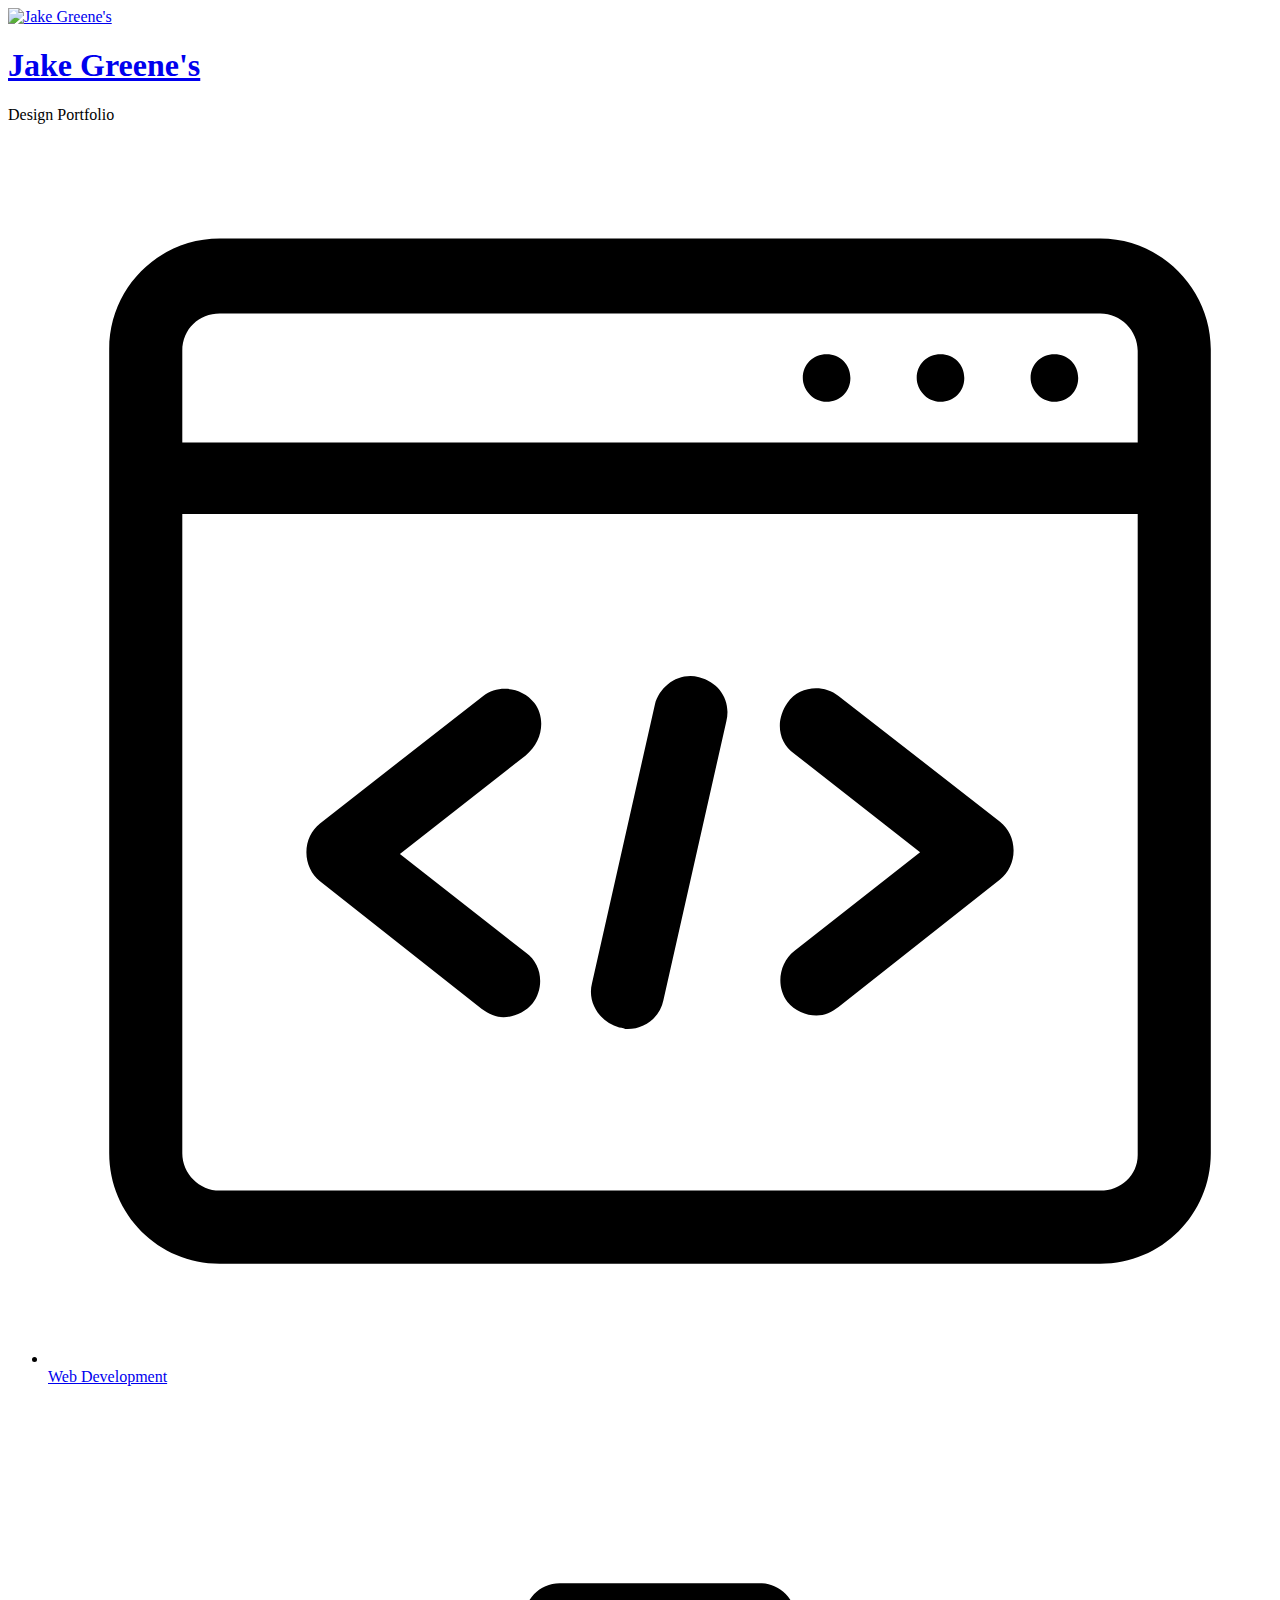
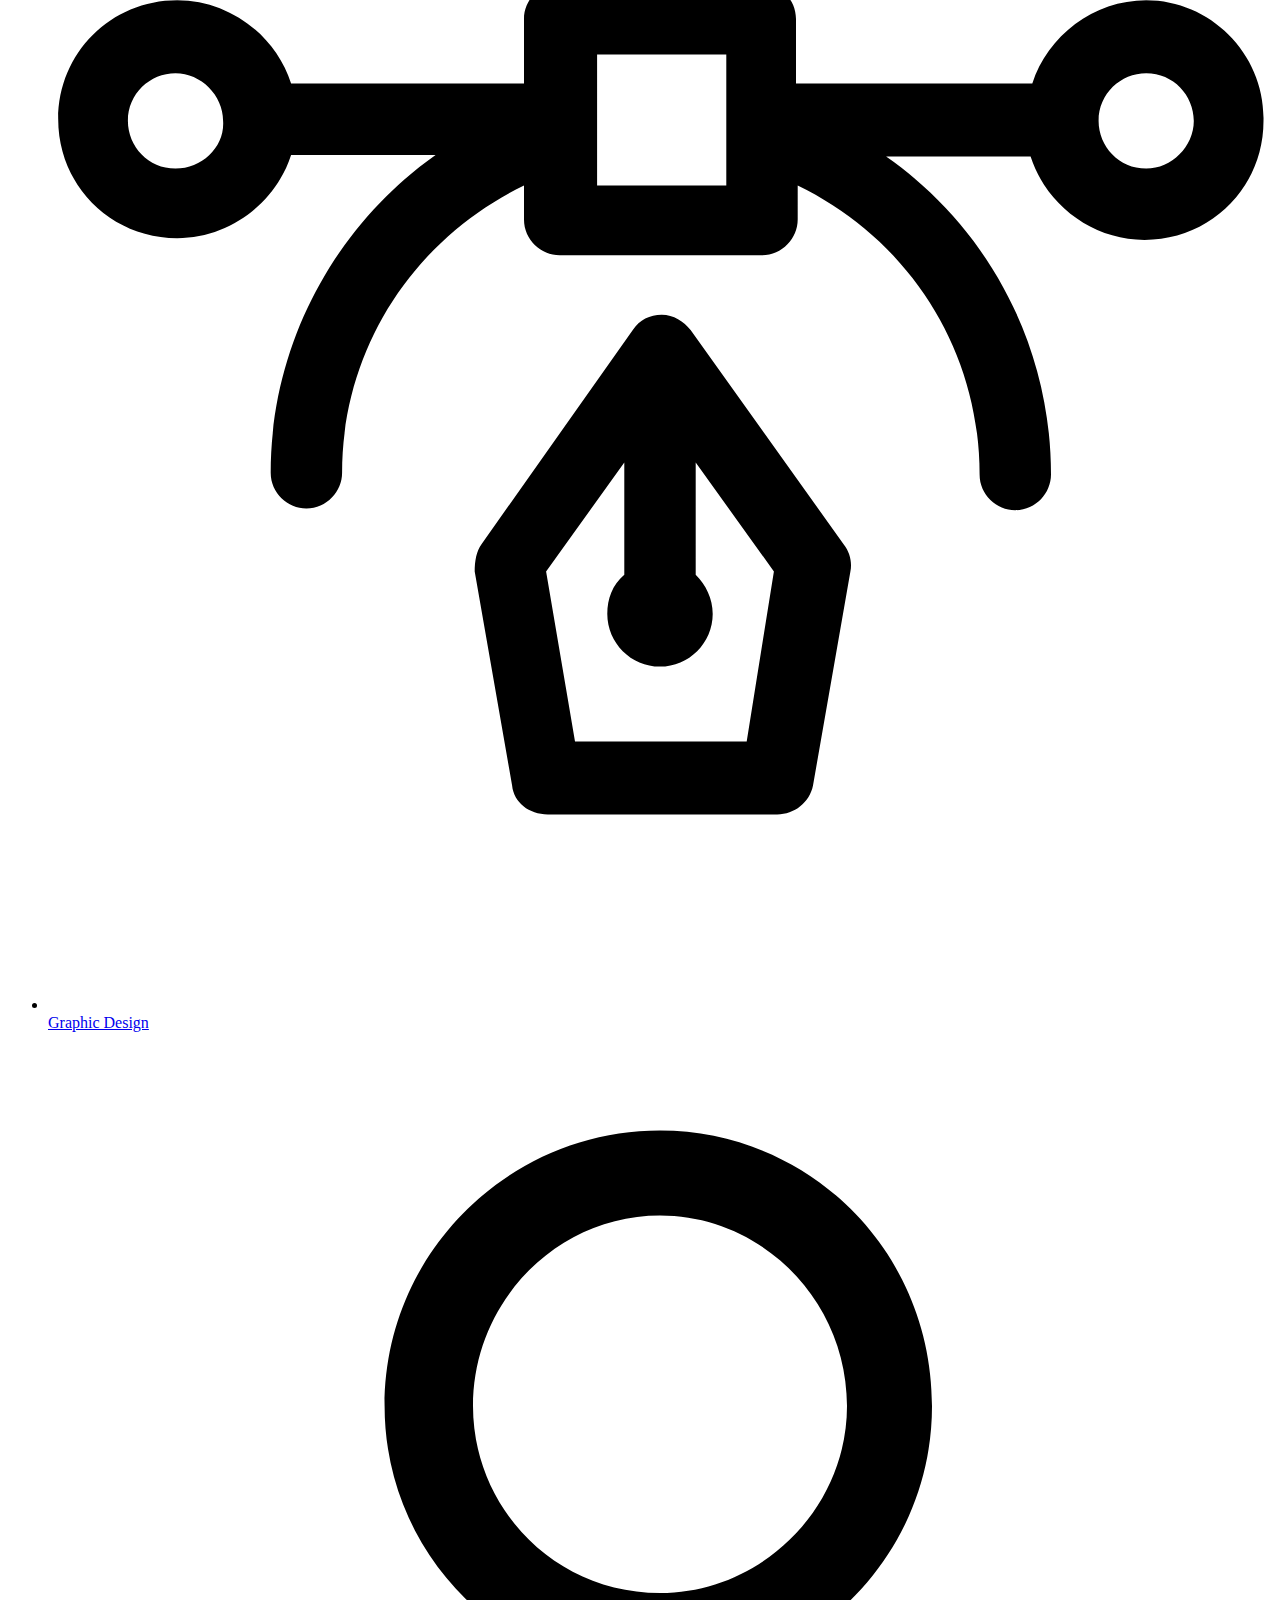
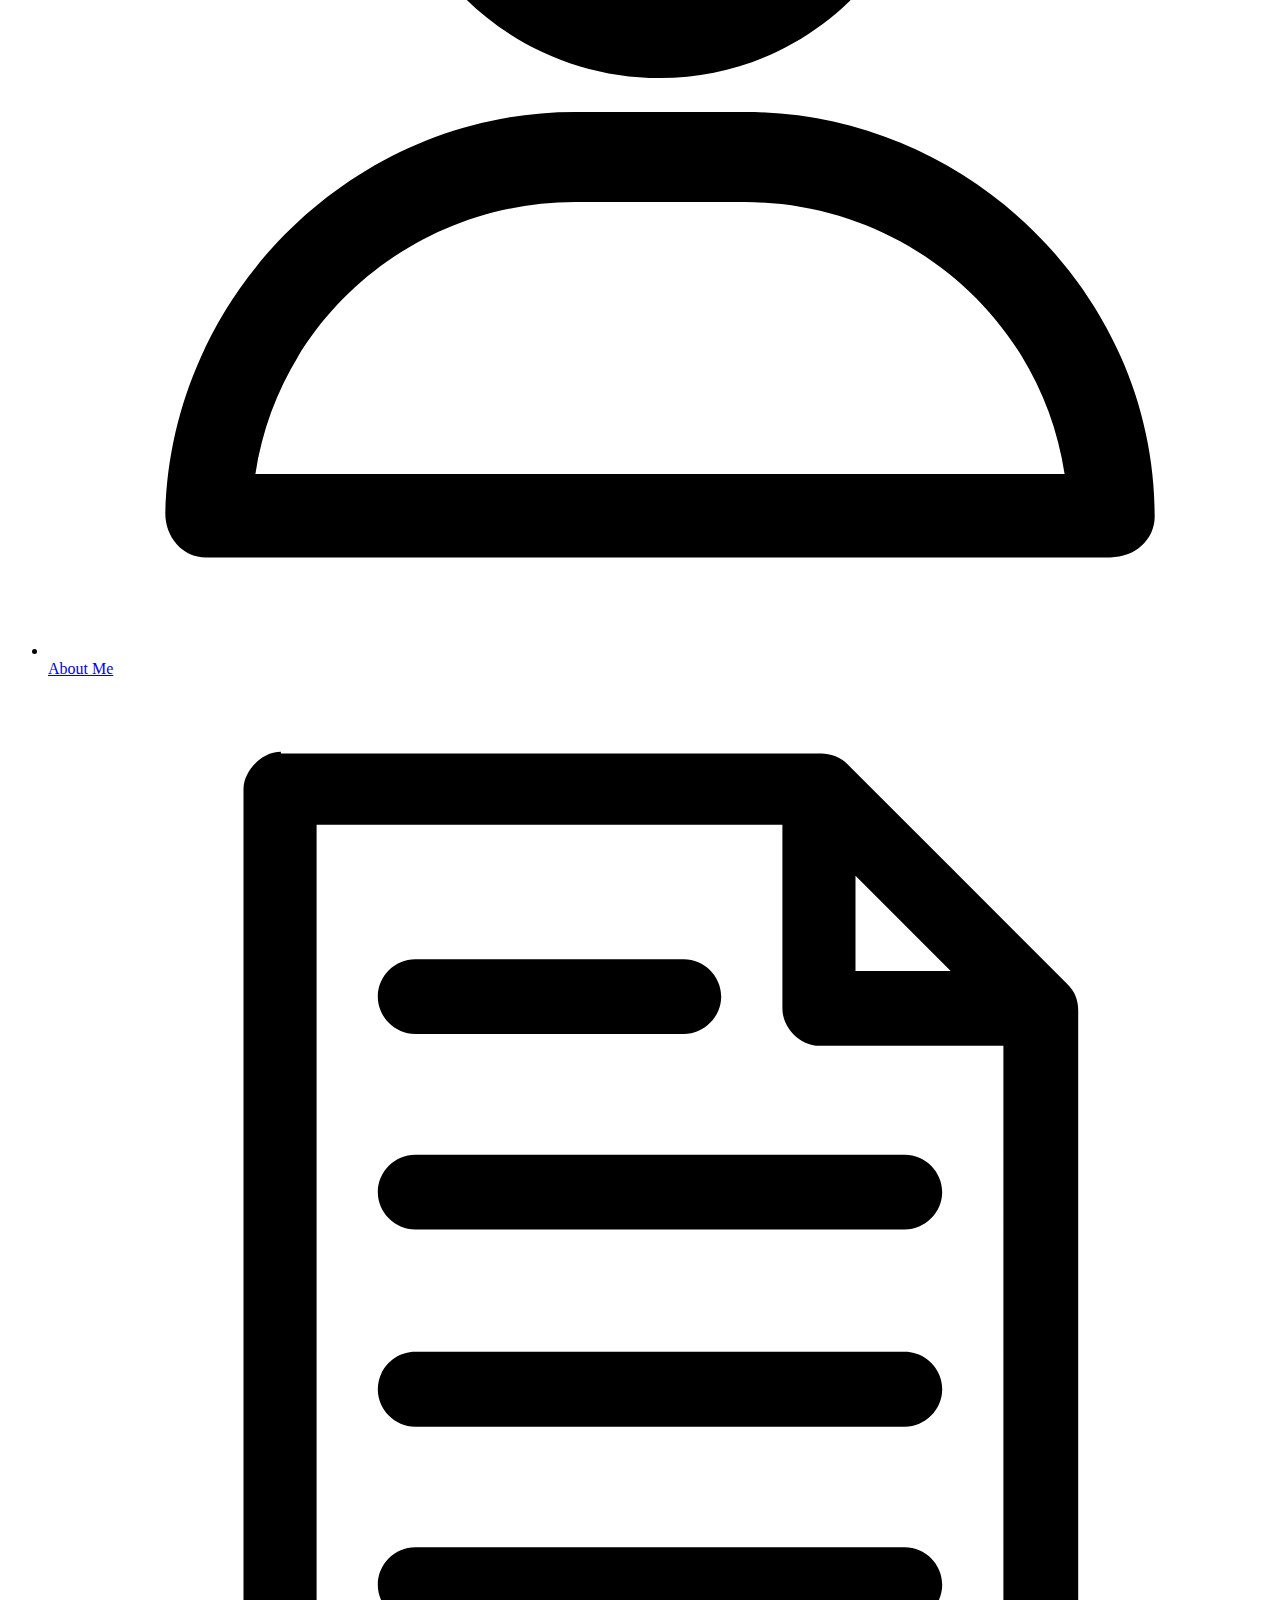
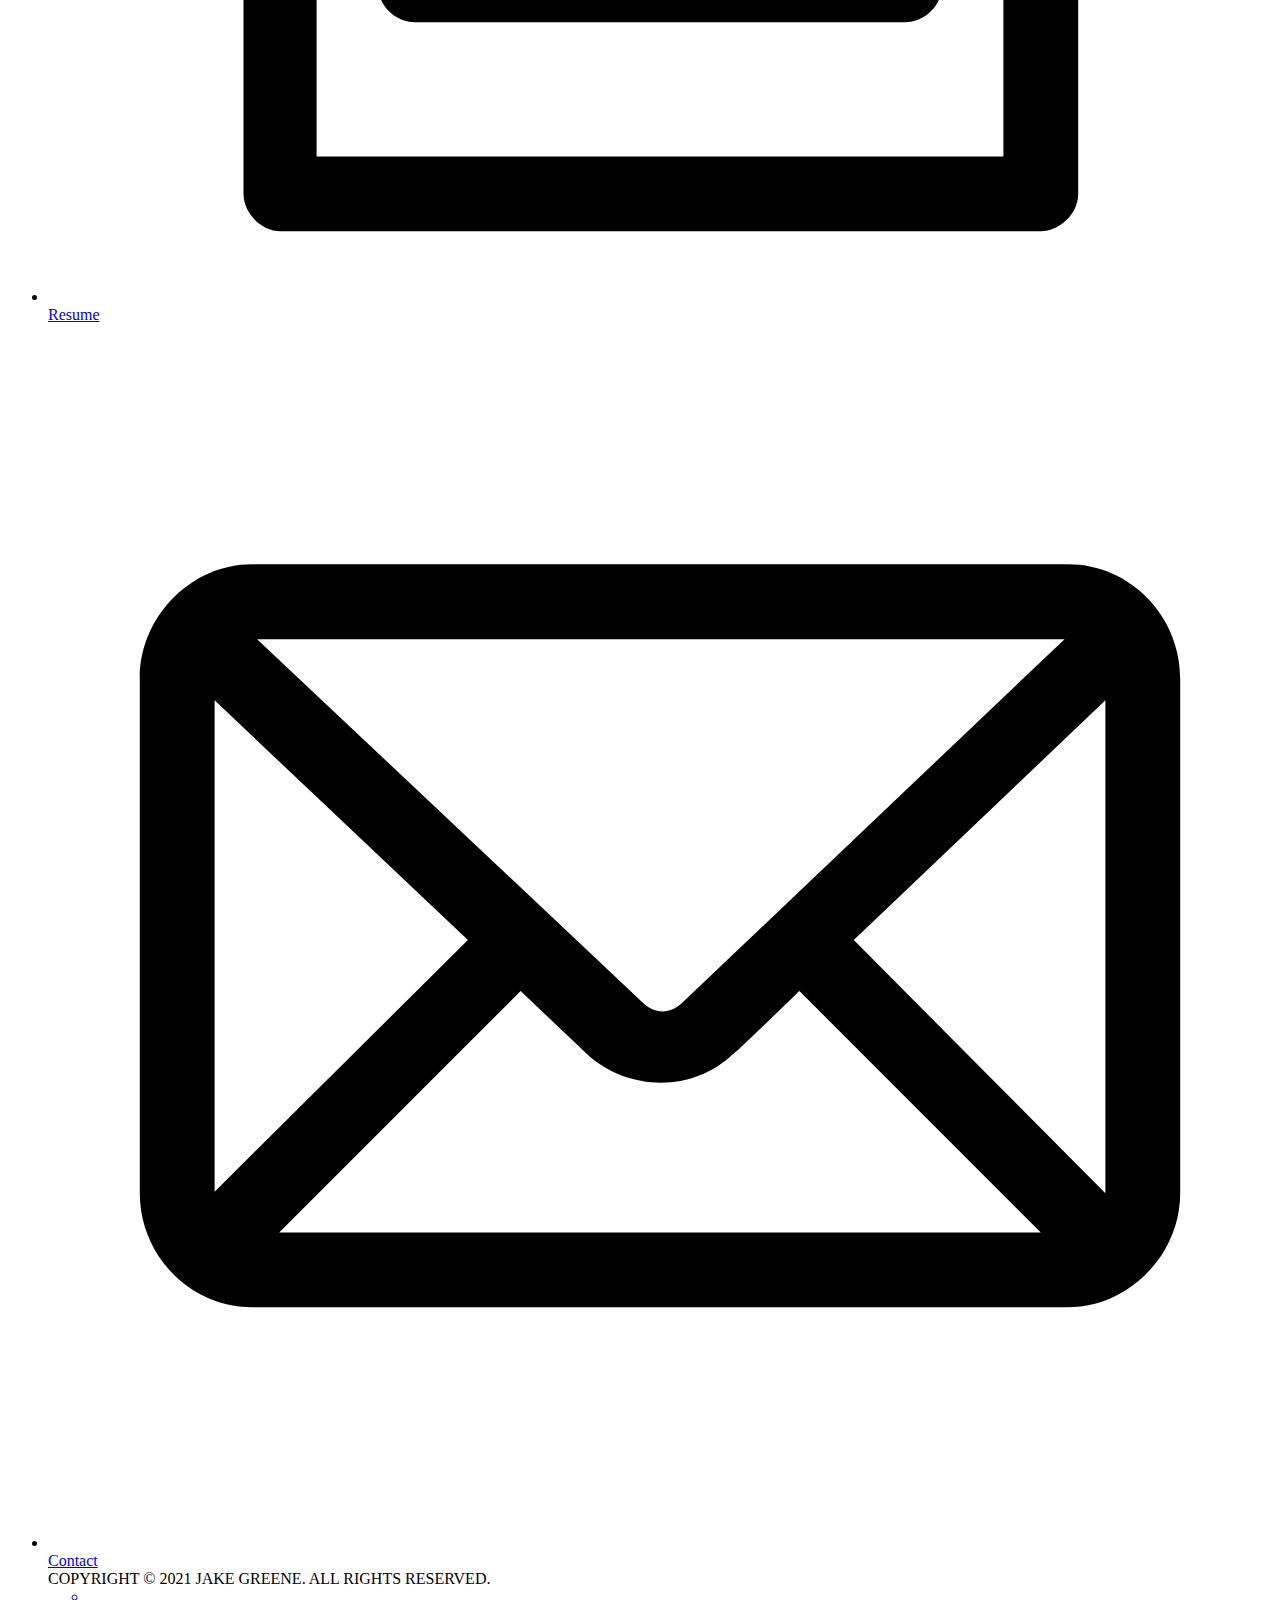
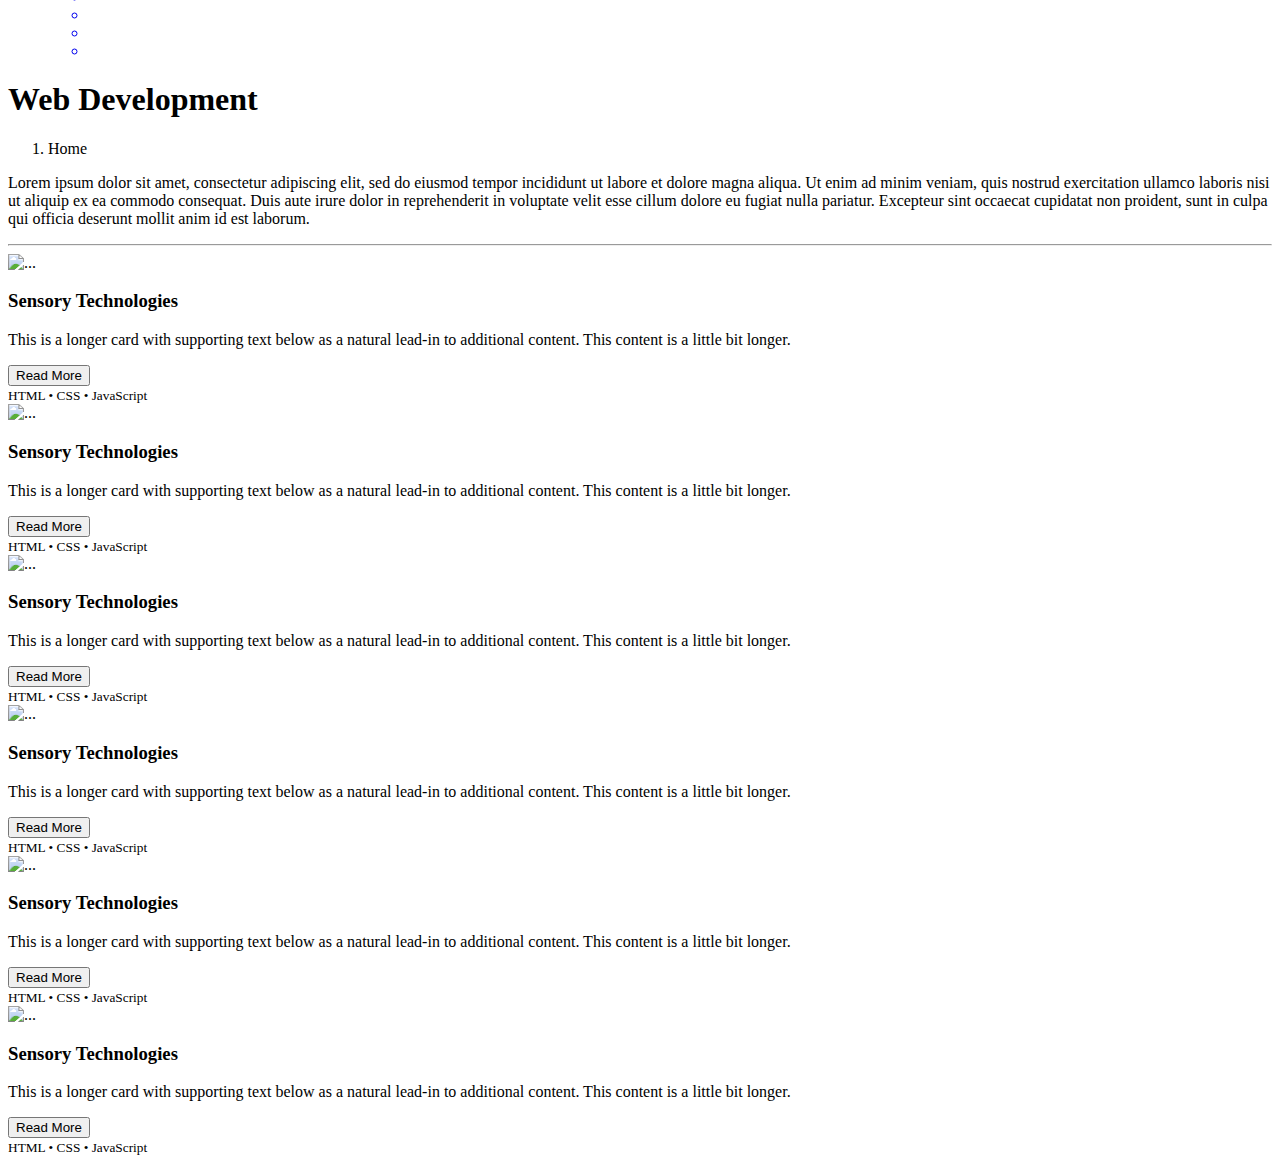
==== index.html @ d1877484 "Fixing index file issue" ====
<!DOCTYPE html>
<html lang="en">
<head>
    <meta charset="UTF-8">
    <meta http-equiv="X-UA-Compatible" content="IE=edge">
    <meta name="viewport" content="width=device-width, initial-scale=1.0">
    <script src="https://kit.fontawesome.com/8138a24fc1.js" crossorigin="anonymous"></script>
    <!-- CSS only -->
    <link href="https://cdn.jsdelivr.net/npm/bootstrap@5.0.2/dist/css/bootstrap.min.css" rel="stylesheet" integrity="sha384-EVSTQN3/azprG1Anm3QDgpJLIm9Nao0Yz1ztcQTwFspd3yD65VohhpuuCOmLASjC" crossorigin="anonymous">
    <link rel="icon" href="https://jakegreene.org/wp-content/uploads/2019/07/cropped-personal_logo-1.png"">
    <link rel="stylesheet" href="./style.css">
    <link rel="preconnect" href="https://fonts.googleapis.com">
    <link rel="preconnect" href="https://fonts.gstatic.com" crossorigin>
    <link href="https://fonts.googleapis.com/css2?family=Montserrat:ital,wght@0,300;0,400;0,700;1,300;1,400;1,700&display=swap" rel="stylesheet">
    <link rel="preconnect" href="https://fonts.googleapis.com">
    <link rel="preconnect" href="https://fonts.gstatic.com" crossorigin>
    <link href="https://fonts.googleapis.com/css2?family=Alegreya:ital,wght@0,400;0,700;1,400;1,700&family=Montserrat:ital,wght@0,300;0,400;0,700;1,300;1,400;1,700&display=swap" rel="stylesheet">
    <title>Jake Greene's Design Portfolio</title>
</head>
<body>
<!-- WEBSITE NAVIGATION -->    
    <header id="masthead" class="site-header" role="banner">
<!-- .site-branding -->
        <div class="site-branding">
            <a href="https://jakegreene.org/" class="site-brand" rel="home" aria-current="page"><img src="https://jakegreene.org/wp-content/uploads/2019/07/cropped-personal_logo-1.png" class="site-logo" alt="Jake Greene's"></a>					
            <h1 class="site-title"><a href="https://jakegreene.org/" rel="home">Jake Greene's</a>
            </h1>
                <p class="site-description">Design Portfolio</p>
        </div>
<!-- #site-navigation -->
        <nav id="site-navigation" class="main-navigation" role="navigation">
            <div class="menu-primary-container">
                <ul id="nav" class="nav-links" aria-expanded="false">
                    <li id="web-dev" class="main-nav"><a href="https://jakegreene.org/">
                      <svg version="1.1" id="Layer_1" xmlns="http://www.w3.org/2000/svg" xmlns:xlink="http://www.w3.org/1999/xlink" x="0px" y="0px"
                         viewBox="0 0 72 72" class="menu-icon" xml:space="preserve">
                      <path d="M61.9,5.8H10.1c-3.6,0-6.5,2.9-6.5,6.5v47.3c0,3.6,2.9,6.5,6.5,6.5h51.8c3.6,0,6.5-2.9,6.5-6.5V12.3
                        C68.4,8.8,65.5,5.8,61.9,5.8z M10.1,10.2h51.8c1.2,0,2.2,1,2.2,2.2v5.4H7.9v-5.4C7.9,11.1,8.9,10.2,10.1,10.2z M61.9,61.8H10.1
                        c-1.2,0-2.2-1-2.2-2.2V22h56.2v37.7C64.1,60.9,63.1,61.8,61.9,61.8z M45.8,15.4c0.8,0,1.4-0.6,1.4-1.4c0-0.8-0.6-1.4-1.4-1.4
                        c-0.8,0-1.4,0.6-1.4,1.4C44.4,14.7,45,15.4,45.8,15.4z M52.5,15.4c0.8,0,1.4-0.6,1.4-1.4c0-0.8-0.6-1.4-1.4-1.4
                        c-0.8,0-1.4,0.6-1.4,1.4C51.1,14.7,51.7,15.4,52.5,15.4z M59.2,15.4c0.8,0,1.4-0.6,1.4-1.4c0-0.8-0.6-1.4-1.4-1.4
                        c-0.8,0-1.4,0.6-1.4,1.4C57.8,14.7,58.4,15.4,59.2,15.4z M28.6,33.1c-0.7-0.9-2.1-1.1-3-0.4L16,40.2c-0.5,0.4-0.8,1-0.8,1.7
                        s0.3,1.3,0.8,1.7l9.5,7.5c0.4,0.3,0.9,0.5,1.3,0.5c0.6,0,1.3-0.3,1.7-0.8c0.7-0.9,0.6-2.3-0.4-3l-7.4-5.8l7.4-5.8
                        C29.1,35.4,29.3,34,28.6,33.1z M46.5,32.7c-0.9-0.7-2.3-0.6-3,0.4s-0.6,2.3,0.4,3l7.4,5.8l-7.4,5.8c-0.9,0.7-1.1,2.1-0.4,3
                        c0.4,0.5,1.1,0.8,1.7,0.8c0.5,0,0.9-0.2,1.3-0.5l9.5-7.5c0.5-0.4,0.8-1,0.8-1.7c0-0.7-0.3-1.3-0.8-1.7L46.5,32.7z M38.3,31.6
                        c-1.2-0.3-2.3,0.5-2.6,1.6l-3.7,16.4c-0.3,1.2,0.5,2.3,1.6,2.6c0.2,0,0.3,0.1,0.5,0.1c1,0,1.9-0.7,2.1-1.7l3.7-16.4
                        C40.2,33,39.5,31.9,38.3,31.6z"/>
                      </svg>
                      <div class="menu-text">Web Development</div>
                    </a>
                    </li>
                    <li id="web-dev" class="main-nav"><a href="https://jakegreene.org/">
                      <?xml version="1.0" encoding="utf-8"?>
                      <!-- Generator: Adobe Illustrator 25.3.1, SVG Export Plug-In . SVG Version: 6.00 Build 0)  -->
                      <svg version="1.1" id="Layer_1" xmlns="http://www.w3.org/2000/svg" xmlns:xlink="http://www.w3.org/1999/xlink" x="0px" y="0px"
                         viewBox="0 0 72 72" style="enable-background:new 0 0 72 72;" class="menu-icon" xml:space="preserve">
                      <path d="M64.6,12.6c-3.1,0-5.8,2.1-6.7,4.9H44v-3.8c0-1.2-1-2.1-2.1-2.1H30.1c-1.2,0-2.1,1-2.1,2.1v3.8H14.3
                        c-0.9-2.8-3.6-4.9-6.7-4.9c-3.9,0-7,3.1-7,7s3.1,7,7,7c3.1,0,5.8-2.1,6.7-4.9h8.5c-5.8,4.1-9.7,11-9.7,18.7c0,1.2,1,2.1,2.1,2.1
                        c1.2,0,2.1-1,2.1-2.1c0-7.4,4.3-13.8,10.7-16.9v2c0,1.2,1,2.1,2.1,2.1h11.9c1.2,0,2.1-1,2.1-2.1v-2c6.4,3.1,10.7,9.5,10.7,17
                        c0,1.2,1,2.1,2.1,2.1c1.2,0,2.1-1,2.1-2.1c0-7.7-3.8-14.6-9.7-18.7h8.5c0.9,2.8,3.6,4.9,6.7,4.9c3.9,0,7-3.1,7-7
                        C71.6,15.8,68.4,12.6,64.6,12.6z M7.5,22.5c-1.6,0-2.8-1.3-2.8-2.8c0-1.6,1.3-2.8,2.8-2.8s2.8,1.3,2.8,2.8
                        C10.4,21.2,9.1,22.5,7.5,22.5z M39.9,23.5h-7.6v-7.7h7.6C39.9,15.8,39.9,23.5,39.9,23.5z M64.6,22.5c-1.6,0-2.8-1.3-2.8-2.8
                        c0-1.6,1.3-2.8,2.8-2.8c1.6,0,2.8,1.3,2.8,2.8C67.4,21.2,66.1,22.5,64.6,22.5z M37.8,32c-0.4-0.5-1-0.9-1.7-0.9
                        c-0.7,0-1.3,0.3-1.7,0.9l-8.9,12.6c-0.3,0.4-0.4,1-0.4,1.6l2.2,12.6c0.1,1,1,1.7,2.1,1.7h13.5c1,0,1.9-0.7,2.1-1.7l2.2-12.6
                        c0.1-0.5,0-1.1-0.4-1.6L37.8,32z M41.1,56.2H31l-1.7-10l4.6-6.4v6.6c-0.7,0.6-1,1.4-1,2.3c0,1.7,1.4,3.1,3.1,3.1s3.1-1.4,3.1-3.1
                        c0-0.9-0.4-1.7-1-2.3v-6.6l4.6,6.4L41.1,56.2z"/>
                      </svg>
                      
                      <div class="menu-text">Graphic Design</div>
                    </a>
                    </li>
                    <li id="web-dev" class="main-nav"><a href="https://jakegreene.org/">
                      <?xml version="1.0" encoding="utf-8"?>
                      <!-- Generator: Adobe Illustrator 25.3.1, SVG Export Plug-In . SVG Version: 6.00 Build 0)  -->
                      <svg version="1.1" id="Layer_1" xmlns="http://www.w3.org/2000/svg" xmlns:xlink="http://www.w3.org/1999/xlink" x="0px" y="0px"
                         viewBox="0 0 72 72" class="menu-icon" style="enable-background:new 0 0 72 72;" xml:space="preserve">
                      <path d="M36,5.8c8.8,0,16,7.1,16,16.2c0,8.8-7.1,16-16,16s-16.2-7.1-16.2-16C19.8,12.9,27.2,5.8,36,5.8z M36,10.8c-6,0-11,5-11,11.2
                        c0,6,4.8,11,11,11c6,0,11-5,11-11C47,15.8,42,10.8,36,10.8z M31,40h10c13.1,0,24.1,10.7,24.1,23.8c0,1.4-1.2,2.4-2.6,2.4H9.3
                        c-1.4,0-2.4-1.2-2.4-2.6C7.2,50.8,17.9,40,31,40z M41,45.3H31c-9.3,0-17.4,6.7-18.8,16h47.6C58.4,52,50.3,45.3,41,45.3z"/>
                      </svg>
                      
                      <div class="menu-text">About Me</div>
                    </a>
                    </li>
                    <li id="web-dev" class="main-nav"><a href="https://jakegreene.org/">
                      <?xml version="1.0" encoding="utf-8"?>
                      <!-- Generator: Adobe Illustrator 25.3.1, SVG Export Plug-In . SVG Version: 6.00 Build 0)  -->
                      <svg version="1.1" id="Layer_1" xmlns="http://www.w3.org/2000/svg" xmlns:xlink="http://www.w3.org/1999/xlink" x="0px" y="0px"
                         viewBox="0 0 72 72" style="enable-background:new 0 0 72 72;" class="menu-icon" xml:space="preserve">
                      <path transform="translate(0,-952.36218)" d="M13.7,956.7c-1.2,0-2.2,1.2-2.2,2.2v59.1c0,1.1,1,2.2,2.2,2.2h44.7
                        c1.1,0,2.2-1,2.2-2.2v-46.1c0-0.6-0.2-1.1-0.6-1.5l-13-13c-0.4-0.4-1-0.6-1.5-0.6H13.7z M15.8,961h27.4v10.8c0,1.1,1,2.2,2.2,2.2
                        h10.8v41.8H15.8L15.8,961z M47.5,964l5.6,5.6h-5.6V964z M21.6,968.9c-1.2,0-2.2,1-2.2,2.2c0,1.2,1,2.2,2.2,2.2h15.8
                        c1.2,0,2.2-1,2.2-2.2c0-1.2-1-2.2-2.2-2.2H21.6z M21.6,980.4c-1.2,0-2.2,1-2.2,2.2c0,1.2,1,2.2,2.2,2.2h28.8c1.2,0,2.2-1,2.2-2.2
                        c0-1.2-1-2.2-2.2-2.2H21.6z M21.6,992c-1.2,0-2.2,1-2.2,2.2c0,1.2,1,2.2,2.2,2.2h28.8c1.2,0,2.2-1,2.2-2.2c0-1.2-1-2.2-2.2-2.2H21.6
                        z M21.6,1003.5c-1.2,0-2.2,1-2.2,2.2s1,2.2,2.2,2.2h28.8c1.2,0,2.2-1,2.2-2.2s-1-2.2-2.2-2.2H21.6z"/>
                      </svg>
                                            
                      <div class="menu-text">Resume</div>
                    </a>
                    </li>
                    <li id="web-dev" class="main-nav"><a href="https://jakegreene.org/">
                      <?xml version="1.0" encoding="utf-8"?>
                      <!-- Generator: Adobe Illustrator 25.3.1, SVG Export Plug-In . SVG Version: 6.00 Build 0)  -->
                      <svg version="1.1" id="Layer_1" xmlns="http://www.w3.org/2000/svg" xmlns:xlink="http://www.w3.org/1999/xlink" x="0px" y="0px"
                         viewBox="0 0 72 72" style="enable-background:new 0 0 72 72;" class="menu-icon" xml:space="preserve">
                      <path transform="translate(0,-952.36218)" d="M12,966.5c-3.6,0-6.6,3.1-6.6,6.7v30.3c0,3.6,2.9,6.7,6.6,6.7H60
                        c3.6,0,6.6-3.1,6.6-6.7v-30.3c0-3.6-2.9-6.7-6.6-6.7L12,966.5L12,966.5z M12.3,970.9h47.5l-22.4,21.3c-0.8,0.8-1.7,0.8-2.5,0
                        L12.3,970.9z M9.8,974.5l14.9,14.1l-14.9,14.8V974.5z M62.2,974.5v29l-14.8-14.9L62.2,974.5z M44.2,991.6l14.2,14.2H13.6l14.2-14.2
                        l3.9,3.7c2.4,2.2,6.2,2.3,8.6,0C40.3,995.4,44.2,991.6,44.2,991.6z"/>
                      </svg>
                      
                      <div class="menu-text">Contact</div>
                    </a>
                    </li>
                    <div class="copyright">COPYRIGHT © 2021 JAKE GREENE. ALL RIGHTS RESERVED.</div>
                    <div class="social-links">
                      <ul class="nav-social">
                        <a href="#"><li><i class="fab fa-github"></i></li></a>
                        <a href="#"><li><i class="fab fa-linkedin-in"></i></li></a>
                        <a href="#"><li><i class="fab fa-codepen"></i></li></a>
                        <a href="#"><li><i class="fas fa-paper-plane"></i></li></a>
                      </ul>
                    </div>
                </ul>
            </div>
			
        </nav>
<!-- #mobile burger icon -->
        <div class="burger">
            <div class="line1"></div>
            <div class="line2"></div>
            <div class="line3"></div>
        </div>
    </header>
<!-- header closing -->
<div class="page-content">
<div class="row row-cols-md-1 page-header">
  <div class="col-xl-8 col-12">
  <h1 class="display-1 text-light">Web Development</h1>
<nav aria-label="breadcrumb">
  <ol class="breadcrumb">
    <li class="breadcrumb-item active" aria-current="page">Home</li>
  </ol>
</nav>
<p class="page-description text-light">Lorem ipsum dolor sit amet, consectetur adipiscing elit, sed do eiusmod tempor incididunt ut labore et dolore magna aliqua. Ut enim ad minim veniam, quis nostrud exercitation ullamco laboris nisi ut aliquip ex ea commodo consequat. Duis aute irure dolor in reprehenderit in voluptate velit esse cillum dolore eu fugiat nulla pariatur. Excepteur sint occaecat cupidatat non proident, sunt in culpa qui officia deserunt mollit anim id est laborum.
</p>
</div>
<div class="col-4"></div>

</div>
<div class="row row-cols-md-1 break">
  <div class="col">
    <hr class="green-break g-4">
    </div>
</div>
<div class="row g-4 project-cards">
    <div class="col-xl-4 col-lg-6 col-sm-12">
      <div class="card bg-dark text-light">
        <img
          src="https://mdbootstrap.com/img/new/standard/city/041.jpg"
          class="card-img-top"
          alt="..."
        />
        <div class="card-body">
          <h3 class="card-title">Sensory Technologies</h3>
          <p class="card-text">
            This is a longer card with supporting text below as a natural lead-in to
            additional content. This content is a little bit longer.
          </p>
          <button type="button" class="btn btn-outline-primary">Read More</button>
          <div class="card-footer">
            <small class="text-muted">HTML • CSS • JavaScript</small>
          </div>
        </div>
      </div>
    </div>
    <div class="col-xl-4 col-lg-6 col-4">
      <div class="card bg-dark text-light">
        <img
          src="https://mdbootstrap.com/img/new/standard/city/041.jpg"
          class="card-img-top"
          alt="..."
        />
        <div class="card-body">
          <h3 class="card-title">Sensory Technologies</h3>
          <p class="card-text">
            This is a longer card with supporting text below as a natural lead-in to
            additional content. This content is a little bit longer.
          </p>
          <button type="button" class="btn btn-outline-primary">Read More</button>
          <div class="card-footer">
            <small class="text-muted">HTML • CSS • JavaScript</small>
          </div>
        </div>
      </div>
    </div>
    <div class="col-xl-4 col-lg-6 col-4">
      <div class="card bg-dark text-light">
        <img
          src="https://mdbootstrap.com/img/new/standard/city/041.jpg"
          class="card-img-top"
          alt="..."
        />
        <div class="card-body">
          <h3 class="card-title">Sensory Technologies</h3>
          <p class="card-text">
            This is a longer card with supporting text below as a natural lead-in to
            additional content. This content is a little bit longer.
          </p>
          <button type="button" class="btn btn-outline-primary">Read More</button>
          <div class="card-footer">
            <small class="text-muted">HTML • CSS • JavaScript</small>
          </div>
        </div>
      </div>
    </div>
    <div class="col-xl-4 col-lg-6 col-12">
      <div class="card bg-dark text-light">
        <img
          src="https://mdbootstrap.com/img/new/standard/city/041.jpg"
          class="card-img-top"
          alt="..."
        />
        <div class="card-body">
          <h3 class="card-title">Sensory Technologies</h3>
          <p class="card-text">
            This is a longer card with supporting text below as a natural lead-in to
            additional content. This content is a little bit longer.
          </p>
          <button type="button" class="btn btn-outline-primary">Read More</button>
          <div class="card-footer">
            <small class="text-muted">HTML • CSS • JavaScript</small>
          </div>
        </div>
      </div>
    </div>
    <div class="col-xl-4 col-lg-6 col-12">
      <div class="card bg-dark text-light">
        <img
          src="https://mdbootstrap.com/img/new/standard/city/041.jpg"
          class="card-img-top"
          alt="..."
        />
        <div class="card-body">
          <h3 class="card-title">Sensory Technologies</h3>
          <p class="card-text">
            This is a longer card with supporting text below as a natural lead-in to
            additional content. This content is a little bit longer.
          </p>
          <button type="button" class="btn btn-outline-primary">Read More</button>
          <div class="card-footer">
            <small class="text-muted">HTML • CSS • JavaScript</small>
          </div>
        </div>
      </div>
    </div>
    <div class="col-xl-4 col-lg-6 col-12">
      <div class="card bg-dark text-light">
        <img
          src="https://mdbootstrap.com/img/new/standard/city/041.jpg"
          class="card-img-top"
          alt="..."
        />
        <div class="card-body">
          <h3 class="card-title">Sensory Technologies</h3>
          <p class="card-text">
            This is a longer card with supporting text below as a natural lead-in to
            additional content. This content is a little bit longer.
          </p>
          <button type="button" class="btn btn-outline-primary">Read More</button>
          <div class="card-footer">
            <small class="text-muted">HTML • CSS • JavaScript</small>
          </div>
        </div>
      </div>
    </div>
  </div>


<!-- JavaScript Bundle with Popper -->
<script src="https://cdn.jsdelivr.net/npm/bootstrap@5.0.2/dist/js/bootstrap.bundle.min.js" integrity="sha384-MrcW6ZMFYlzcLA8Nl+NtUVF0sA7MsXsP1UyJoMp4YLEuNSfAP+JcXn/tWtIaxVXM" crossorigin="anonymous"></script>
<script src="./web.js"></script>
</body>
</html>
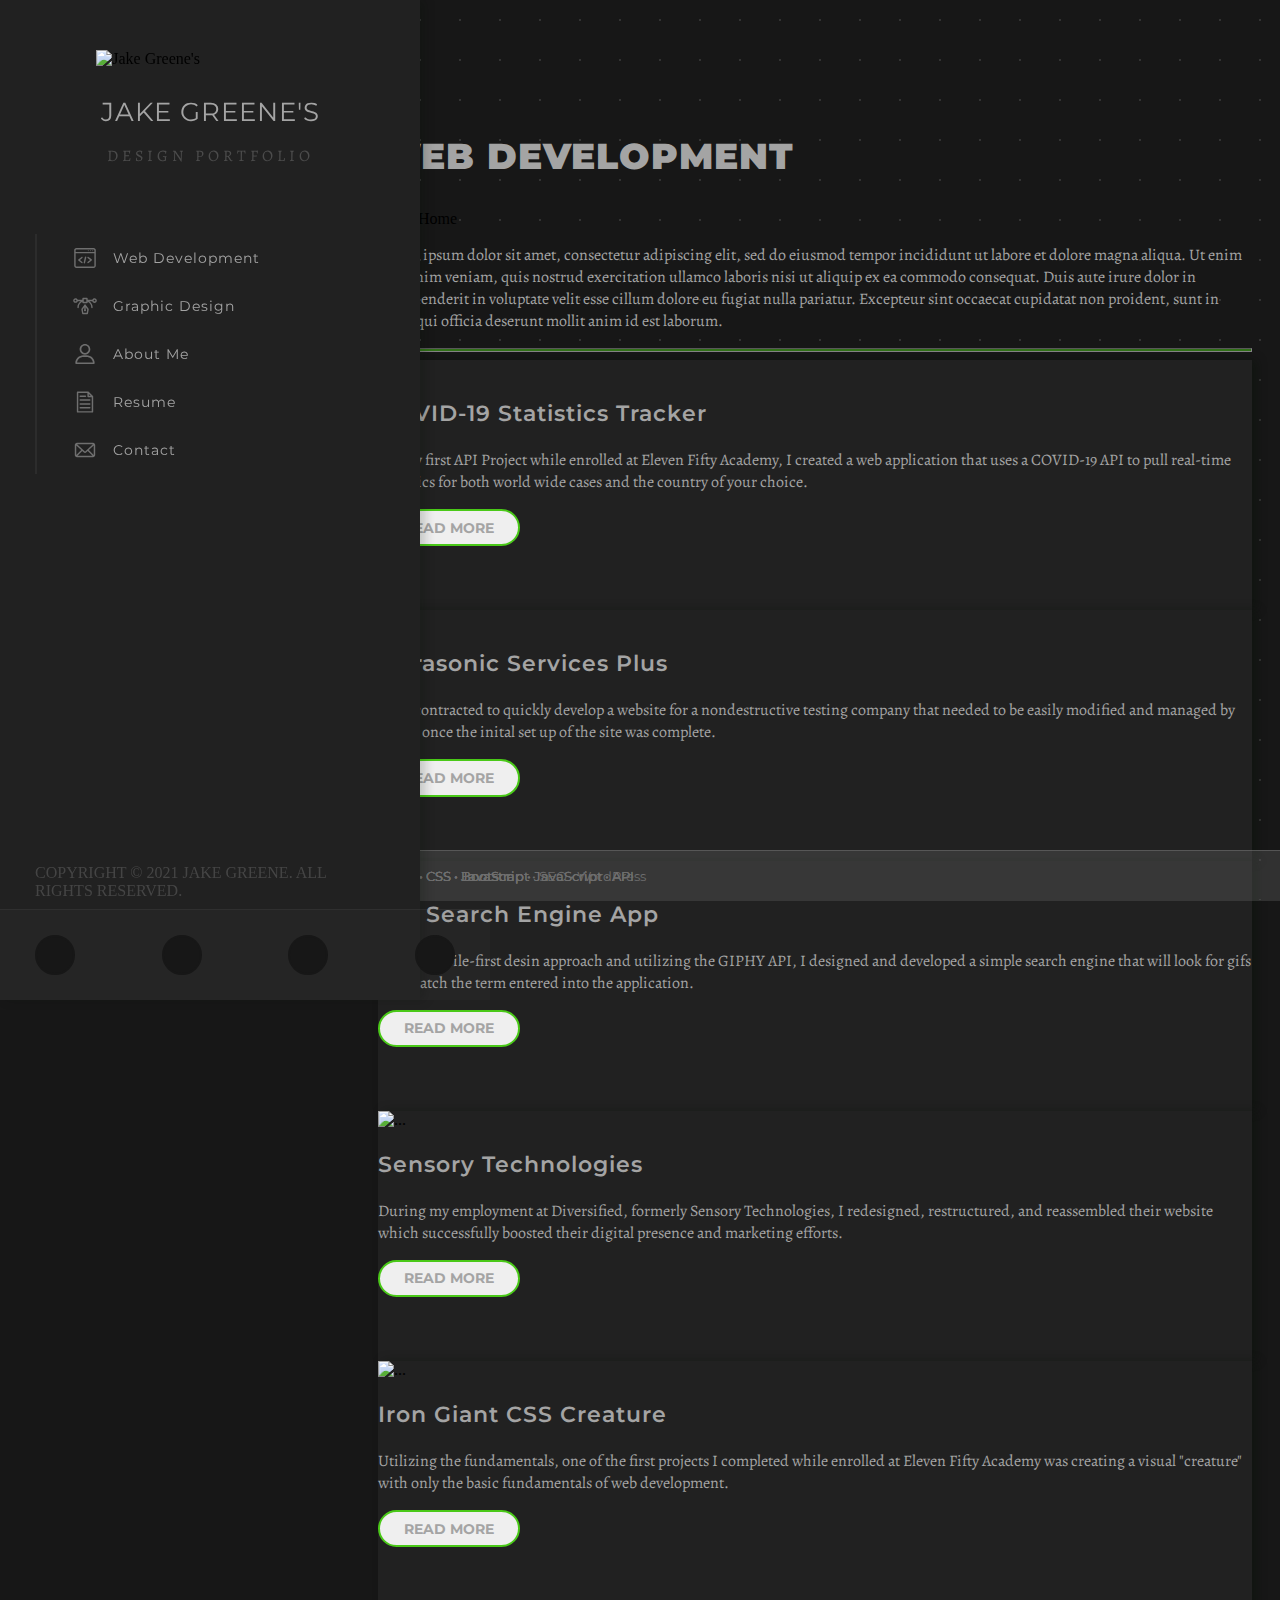
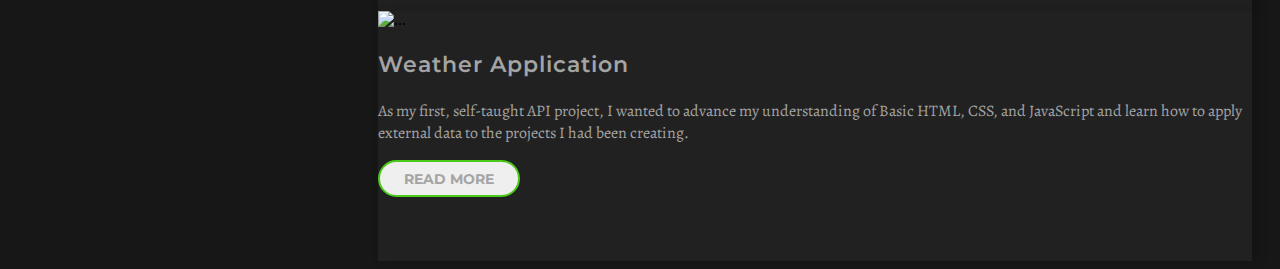
==== commit a3f16263: "Work on Home Page Stuff" ====
--- a/index.html
+++ b/index.html
@@ -7,7 +7,7 @@
     <script src="https://kit.fontawesome.com/8138a24fc1.js" crossorigin="anonymous"></script>
     <!-- CSS only -->
     <link href="https://cdn.jsdelivr.net/npm/bootstrap@5.0.2/dist/css/bootstrap.min.css" rel="stylesheet" integrity="sha384-EVSTQN3/azprG1Anm3QDgpJLIm9Nao0Yz1ztcQTwFspd3yD65VohhpuuCOmLASjC" crossorigin="anonymous">
-    <link rel="icon" href="https://jakegreene.org/wp-content/uploads/2019/07/cropped-personal_logo-1.png"">
+    <link rel="icon" href="https://jakegreene.org/wp-content/uploads/2019/07/cropped-personal_logo-1.png">
     <link rel="stylesheet" href="./style.css">
     <link rel="preconnect" href="https://fonts.googleapis.com">
     <link rel="preconnect" href="https://fonts.gstatic.com" crossorigin>
@@ -22,8 +22,8 @@
     <header id="masthead" class="site-header" role="banner">
 <!-- .site-branding -->
         <div class="site-branding">
-            <a href="https://jakegreene.org/" class="site-brand" rel="home" aria-current="page"><img src="https://jakegreene.org/wp-content/uploads/2019/07/cropped-personal_logo-1.png" class="site-logo" alt="Jake Greene's"></a>					
-            <h1 class="site-title"><a href="https://jakegreene.org/" rel="home">Jake Greene's</a>
+            <a href="index.html" class="site-brand" rel="home" aria-current="page"><img src="https://jakegreene.org/wp-content/uploads/2019/07/cropped-personal_logo-1.png" class="site-logo" alt="Jake Greene's"></a>					
+            <h1 class="site-title"><a href="./index.html" rel="home">Jake Greene's</a>
             </h1>
                 <p class="site-description">Design Portfolio</p>
         </div>
@@ -31,7 +31,7 @@
         <nav id="site-navigation" class="main-navigation" role="navigation">
             <div class="menu-primary-container">
                 <ul id="nav" class="nav-links" aria-expanded="false">
-                    <li id="web-dev" class="main-nav"><a href="https://jakegreene.org/">
+                    <li id="" class="main-nav"><a href="https://jakegreene.org/">
                       <svg version="1.1" id="Layer_1" xmlns="http://www.w3.org/2000/svg" xmlns:xlink="http://www.w3.org/1999/xlink" x="0px" y="0px"
                          viewBox="0 0 72 72" class="menu-icon" xml:space="preserve">
                       <path d="M61.9,5.8H10.1c-3.6,0-6.5,2.9-6.5,6.5v47.3c0,3.6,2.9,6.5,6.5,6.5h51.8c3.6,0,6.5-2.9,6.5-6.5V12.3
@@ -49,7 +49,7 @@
                       <div class="menu-text">Web Development</div>
                     </a>
                     </li>
-                    <li id="web-dev" class="main-nav"><a href="https://jakegreene.org/">
+                    <li id="" class="main-nav"><a href="https://jakegreene.org/">
                       <?xml version="1.0" encoding="utf-8"?>
                       <!-- Generator: Adobe Illustrator 25.3.1, SVG Export Plug-In . SVG Version: 6.00 Build 0)  -->
                       <svg version="1.1" id="Layer_1" xmlns="http://www.w3.org/2000/svg" xmlns:xlink="http://www.w3.org/1999/xlink" x="0px" y="0px"
@@ -69,7 +69,7 @@
                       <div class="menu-text">Graphic Design</div>
                     </a>
                     </li>
-                    <li id="web-dev" class="main-nav"><a href="https://jakegreene.org/">
+                    <li id="" class="main-nav"><a href="https://jakegreene.org/">
                       <?xml version="1.0" encoding="utf-8"?>
                       <!-- Generator: Adobe Illustrator 25.3.1, SVG Export Plug-In . SVG Version: 6.00 Build 0)  -->
                       <svg version="1.1" id="Layer_1" xmlns="http://www.w3.org/2000/svg" xmlns:xlink="http://www.w3.org/1999/xlink" x="0px" y="0px"
@@ -82,7 +82,7 @@
                       <div class="menu-text">About Me</div>
                     </a>
                     </li>
-                    <li id="web-dev" class="main-nav"><a href="https://jakegreene.org/">
+                    <li id="" class="main-nav"><a href="./index.html">
                       <?xml version="1.0" encoding="utf-8"?>
                       <!-- Generator: Adobe Illustrator 25.3.1, SVG Export Plug-In . SVG Version: 6.00 Build 0)  -->
                       <svg version="1.1" id="Layer_1" xmlns="http://www.w3.org/2000/svg" xmlns:xlink="http://www.w3.org/1999/xlink" x="0px" y="0px"
@@ -98,7 +98,7 @@
                       <div class="menu-text">Resume</div>
                     </a>
                     </li>
-                    <li id="web-dev" class="main-nav"><a href="https://jakegreene.org/">
+                    <li id="" class="main-nav"><a href="./index.html">
                       <?xml version="1.0" encoding="utf-8"?>
                       <!-- Generator: Adobe Illustrator 25.3.1, SVG Export Plug-In . SVG Version: 6.00 Build 0)  -->
                       <svg version="1.1" id="Layer_1" xmlns="http://www.w3.org/2000/svg" xmlns:xlink="http://www.w3.org/1999/xlink" x="0px" y="0px"
@@ -115,10 +115,10 @@
                     <div class="copyright">COPYRIGHT © 2021 JAKE GREENE. ALL RIGHTS RESERVED.</div>
                     <div class="social-links">
                       <ul class="nav-social">
-                        <a href="#"><li><i class="fab fa-github"></i></li></a>
-                        <a href="#"><li><i class="fab fa-linkedin-in"></i></li></a>
-                        <a href="#"><li><i class="fab fa-codepen"></i></li></a>
-                        <a href="#"><li><i class="fas fa-paper-plane"></i></li></a>
+                        <a href="https://github.com/jasugree" target="_blank"><li><i class="fab fa-github"></i></li></a>
+                        <a href="https://www.linkedin.com/in/jacob-s-greene/" target="_blank"><li><i class="fab fa-linkedin-in"></i></li></a>
+                        <a href="https://codepen.io/jasugree" target="_blank"><li><i class="fab fa-codepen"></i></li></a>
+                        <a href="mailto: jsgreene208@gmail.com"><li><i class="fas fa-paper-plane"></i></li></a>
                       </ul>
                     </div>
                 </ul>
@@ -155,17 +155,73 @@
 </div>
 <div class="row g-4 project-cards">
     <div class="col-xl-4 col-lg-6 col-sm-12">
-      <div class="card bg-dark text-light">
-        <img
-          src="https://mdbootstrap.com/img/new/standard/city/041.jpg"
+      <div class="card bg-dark text-light h-100">
+        <img
+          src="./assets/COVID-19-API-thumbnail.jpg"
+          class="card-img-top"
+          alt="..."
+        />
+        <div class="card-body">
+          <h3 class="card-title">COVID-19 Statistics Tracker</h3>
+          <p class="card-text">
+            For my first API Project while enrolled at Eleven Fifty Academy, I created a web application that uses a COVID-19 API to pull real-time statistics for both world wide cases and the country of your choice.
+          </p>
+          <button type="button" class="btn btn-outline-primary">Read More</button>
+          <div class="card-footer">
+            <small class="text-muted">HTML • CSS • Bootstrap • JavaScript • API</small>
+          </div>
+        </div>
+      </div>
+    </div>
+    <div class="col-xl-4 col-lg-6 col-12">
+      <div class="card bg-dark text-light h-100">
+        <img
+          src="./assets/ultra-sonic-thumbnail.jpg"
+          class="card-img-top"
+          alt="..."
+        />
+        <div class="card-body">
+          <h3 class="card-title">Ultrasonic Services Plus</h3>
+          <p class="card-text">
+            I was contracted to quickly develop a website for a nondestructive testing company that needed to be easily modified and managed by others once the inital set up of the site was complete.
+          </p>
+          <button type="button" class="btn btn-outline-primary">Read More</button>
+          <div class="card-footer">
+            <small class="text-muted">HTML • CSS • JavaScript • SEO • WordPress</small>
+          </div>
+        </div>
+      </div>
+    </div>
+    <div class="col-xl-4 col-lg-6 col-12">
+      <div class="card bg-dark text-light h-100">
+        <img
+          src="./assets/GIF-API-thumbnail.jpg"
+          class="card-img-top"
+          alt="..."
+        />
+        <div class="card-body">
+          <h3 class="card-title">GIF Search Engine App</h3>
+          <p class="card-text">
+            With a mobile-first desin approach and utilizing the GIPHY API, I designed and developed a simple search engine that will look for gifs that match the term entered into the application.
+          </p>
+          <button type="button" class="btn btn-outline-primary">Read More</button>
+          <div class="card-footer">
+            <small class="text-muted">HTML • CSS • Bootstrap • JavaScript • API</small>
+          </div>
+        </div>
+      </div>
+    </div>
+    <div class="col-xl-4 col-lg-6 col-12">
+      <div class="card bg-dark text-light h-100">
+        <img
+          src="./assets/sensory-thumbnail.png"
           class="card-img-top"
           alt="..."
         />
         <div class="card-body">
           <h3 class="card-title">Sensory Technologies</h3>
           <p class="card-text">
-            This is a longer card with supporting text below as a natural lead-in to
-            additional content. This content is a little bit longer.
+            During my employment at Diversified, formerly Sensory Technologies, I redesigned, restructured, and reassembled their website which successfully boosted their digital presence and marketing efforts.
           </p>
           <button type="button" class="btn btn-outline-primary">Read More</button>
           <div class="card-footer">
@@ -174,18 +230,17 @@
         </div>
       </div>
     </div>
-    <div class="col-xl-4 col-lg-6 col-4">
-      <div class="card bg-dark text-light">
-        <img
-          src="https://mdbootstrap.com/img/new/standard/city/041.jpg"
-          class="card-img-top"
-          alt="..."
-        />
-        <div class="card-body">
-          <h3 class="card-title">Sensory Technologies</h3>
-          <p class="card-text">
-            This is a longer card with supporting text below as a natural lead-in to
-            additional content. This content is a little bit longer.
+    <div class="col-xl-4 col-lg-6 col-12">
+      <div class="card bg-dark text-light h-100">
+        <img
+          src="./assets/iron-giant-thumbnail.png"
+          class="card-img-top"
+          alt="..."
+        />
+        <div class="card-body">
+          <h3 class="card-title">Iron Giant CSS Creature</h3>
+          <p class="card-text">
+            Utilizing the fundamentals, one of the first projects I completed while enrolled at Eleven Fifty Academy was creating a visual "creature" with only the basic fundamentals of web development.
           </p>
           <button type="button" class="btn btn-outline-primary">Read More</button>
           <div class="card-footer">
@@ -194,82 +249,21 @@
         </div>
       </div>
     </div>
-    <div class="col-xl-4 col-lg-6 col-4">
-      <div class="card bg-dark text-light">
-        <img
-          src="https://mdbootstrap.com/img/new/standard/city/041.jpg"
-          class="card-img-top"
-          alt="..."
-        />
-        <div class="card-body">
-          <h3 class="card-title">Sensory Technologies</h3>
-          <p class="card-text">
-            This is a longer card with supporting text below as a natural lead-in to
-            additional content. This content is a little bit longer.
-          </p>
-          <button type="button" class="btn btn-outline-primary">Read More</button>
-          <div class="card-footer">
-            <small class="text-muted">HTML • CSS • JavaScript</small>
-          </div>
-        </div>
-      </div>
-    </div>
-    <div class="col-xl-4 col-lg-6 col-12">
-      <div class="card bg-dark text-light">
-        <img
-          src="https://mdbootstrap.com/img/new/standard/city/041.jpg"
-          class="card-img-top"
-          alt="..."
-        />
-        <div class="card-body">
-          <h3 class="card-title">Sensory Technologies</h3>
-          <p class="card-text">
-            This is a longer card with supporting text below as a natural lead-in to
-            additional content. This content is a little bit longer.
-          </p>
-          <button type="button" class="btn btn-outline-primary">Read More</button>
-          <div class="card-footer">
-            <small class="text-muted">HTML • CSS • JavaScript</small>
-          </div>
-        </div>
-      </div>
-    </div>
-    <div class="col-xl-4 col-lg-6 col-12">
-      <div class="card bg-dark text-light">
-        <img
-          src="https://mdbootstrap.com/img/new/standard/city/041.jpg"
-          class="card-img-top"
-          alt="..."
-        />
-        <div class="card-body">
-          <h3 class="card-title">Sensory Technologies</h3>
-          <p class="card-text">
-            This is a longer card with supporting text below as a natural lead-in to
-            additional content. This content is a little bit longer.
-          </p>
-          <button type="button" class="btn btn-outline-primary">Read More</button>
-          <div class="card-footer">
-            <small class="text-muted">HTML • CSS • JavaScript</small>
-          </div>
-        </div>
-      </div>
-    </div>
-    <div class="col-xl-4 col-lg-6 col-12">
-      <div class="card bg-dark text-light">
-        <img
-          src="https://mdbootstrap.com/img/new/standard/city/041.jpg"
-          class="card-img-top"
-          alt="..."
-        />
-        <div class="card-body">
-          <h3 class="card-title">Sensory Technologies</h3>
-          <p class="card-text">
-            This is a longer card with supporting text below as a natural lead-in to
-            additional content. This content is a little bit longer.
-          </p>
-          <button type="button" class="btn btn-outline-primary">Read More</button>
-          <div class="card-footer">
-            <small class="text-muted">HTML • CSS • JavaScript</small>
+    <div class="col-xl-4 col-lg-6 col-12">
+      <div class="card bg-dark text-light h-100">
+        <img
+          src="./assets/Weather-app-thumbnail.jpg"
+          class="card-img-top"
+          alt="..."
+        />
+        <div class="card-body">
+          <h3 class="card-title">Weather Application</h3>
+          <p class="card-text">
+            As my first, self-taught API project, I wanted to advance my understanding of Basic HTML, CSS, and JavaScript and learn how to apply external data to the projects I had been creating.
+          </p>
+          <button type="button" class="btn btn-outline-primary">Read More</button>
+          <div class="card-footer">
+            <small class="text-muted">HTML • CSS • Bootstrap • JavaScript • API</small>
           </div>
         </div>
       </div>
--- a/style.css
+++ b/style.css
@@ -0,0 +1,437 @@
+body {
+	background: #171717;
+	background-image: radial-gradient(#f6f6f620 1px, transparent 0);
+	background-size: 40px 40px;
+	background-attachment: fixed;
+}
+a {
+	color: inherit;
+	text-decoration: inherit;
+	cursor: pointer;
+}
+a:hover {
+	color: inherit;
+}
+.site-branding {
+	padding-bottom: 50px;
+}
+.site-header {
+	background: black;
+	position: fixed;
+	top: 0;
+	left: 0;
+	padding: 50px 35px;
+	width: 350px;
+	background-color: #212121;
+	box-shadow: 5px 0px 10px #00100030;
+	height: 100vh;
+	z-index: 50;
+}
+
+.site-logo {
+	display: block;
+	width: 65%;
+	height: auto;
+	margin-left: auto;
+	margin-right: auto;
+	margin-bottom: 28px;
+}
+.site-title {
+	color: #a4a4a4;
+	font-family: "Montserrat", sans-serif;
+	text-align: center;
+	text-transform: uppercase;
+	font-weight: 400 !important;
+	font-size: 26px !important;
+	letter-spacing: 1px !important;
+}
+
+.site-title a:hover {
+	color: #5ee527 !important;
+	text-decoration: none;
+	animation: glow 1s ease-in-out infinite alternate;
+	-webkit-animation: glow 1s ease-in-out infinite alternate;
+	-moz-animation: glow 1s ease-in-out infinite alternate;
+	transition: color 2s !important;
+}
+@-webkit-keyframes glow {
+	from {
+		text-shadow: 0 0 px #212121;
+	}
+	to {
+		text-shadow: 0 0 1px #5ee527, 0 0 2px #fff, 0 0 3px #5ee527;
+	}
+}
+.site-description {
+	font-family: "Alegreya", serif;
+	color: #6f6f6f;
+	font-size: 16px;
+	text-transform: uppercase;
+	text-align: center;
+	letter-spacing: 0.25em;
+	opacity: 0.55;
+	padding-bottom: 17px;
+	margin: 0;
+}
+
+.main-navigation ul {
+	list-style: none;
+	margin: 0;
+	padding-left: 0;
+}
+.main-navigation {
+	z-index: 300;
+}
+.main-nav {
+	border-color: #212121;
+	font-family: "Montserrat", sans-serif;
+	color: #a4a4a4;
+	letter-spacing: 1px;
+	font-size: 14px;
+	font-weight: 400;
+	border-left: 2px solid #6f6f6f25;
+	display: block;
+	padding-top: 12px;
+	padding-bottom: 12px;
+	padding-left: 36px;
+	position: relative;
+	text-decoration: none;
+	transition: 0.5s border-color;
+	margin-right: -35px;
+	transition: background 0.2s ease-in, color 0.2s, border-color 0.2s;
+}
+
+.main-nav:hover {
+	border-color: green !important;
+	background: #6f6f6f15;
+	border-right-width: 0px !important;
+	color: #5ee527;
+	transition: background 0.4s ease-in, color 0.4s, border-color 0.4s;
+}
+#about-me,
+#web-dev {
+	border-color: green !important;
+	background: #6f6f6f30;
+	border-right-width: 0px !important;
+	color: #5ee527;
+	transition: background 0.4s ease-in, color 0.4s, border-color 0.4s;
+}
+#about-me .menu-icon {
+	fill: #5ee527;
+}
+#web-dev .menu-icon {
+	fill: #5ee527;
+}
+.burger {
+	display: none;
+}
+.burger div {
+	width: 25px;
+	height: 2px;
+	background-color: #4ac918;
+	margin: 5px;
+	transition: all 0.5s ease-in;
+}
+.page-header {
+	padding-top: 100px;
+	margin-left: auto;
+	margin-right: auto;
+	max-width: 1600px;
+	padding-left: 350px;
+}
+.break {
+	margin-left: auto;
+	margin-right: auto;
+	max-width: 1600px;
+	padding-left: 350px;
+}
+
+.project-cards {
+	max-width: 1600px;
+	margin: 0 auto;
+	padding-left: 350px;
+}
+.page-content {
+	padding: 0px 20px;
+}
+.social-links ul {
+	position: absolute;
+	bottom: 0;
+	display: flex;
+	flex-wrap: wrap;
+	margin: auto -35px;
+	padding: 25px 35px;
+	width: 100%;
+	justify-content: space-between;
+	background: #6f6f6f10;
+	border-top: 1px solid #6f6f6f25;
+}
+
+@media screen and (max-width: 1024px) {
+	header {
+		display: flex;
+		justify-content: space-between;
+	}
+	.site-branding {
+		padding: 0px;
+	}
+	.site-logo {
+		display: flex;
+		margin: 0px;
+		width: auto;
+		height: 6vh;
+	}
+	.site-header {
+		position: fixed;
+		top: 0;
+		left: 0;
+		padding: 15px 25px;
+		width: 100%;
+		background-color: #212121;
+		box-shadow: 5px 0px 10px #00100050;
+		height: 10vh;
+		z-index: 500;
+	}
+	.site-title,
+	.site-description {
+		display: none;
+	}
+	.nav-links {
+		position: absolute;
+		right: 0px;
+		height: 92vh;
+		top: 10vh;
+		background: #212121;
+		display: flex;
+		flex-direction: column;
+		align-items: left;
+		padding-top: 25px;
+		width: 70%;
+		transform: translateX(100%);
+		transition: transform 0.5s ease-in;
+		z-index: 1;
+		box-shadow: inset 0px 5px 10px -5px #00100075;
+	}
+
+	.nav-links li {
+		margin-left: 10%;
+		opacity: 0;
+	}
+	.social-links ul {
+		margin: 0px;
+		bottom: 20px;
+	}
+	.burger {
+		display: block;
+		cursor: pointer;
+		margin-top: auto;
+		margin-bottom: auto;
+	}
+	.project-cards {
+		max-width: 1600px;
+		margin: 0 auto;
+		padding-left: 0px;
+	}
+	.page-header {
+		padding-left: 0px;
+		padding-top: 12vh;
+	}
+	.page-header {
+		padding-left: 0px;
+	}
+	.break {
+		padding-left: 0px;
+	}
+}
+
+.nav-active {
+	transform: translateX(0%);
+}
+
+@keyframes navLinkFade {
+	from {
+		opacity: 0;
+		transform: translateX(50px);
+	}
+	to {
+		opacity: 1;
+		transform: translateX(0px);
+	}
+}
+.nav-active {
+	transform: translateX(0%);
+}
+.toggle .line1 {
+	transform: rotate(-45deg) translate(-5px, 5px);
+}
+.toggle .line2 {
+	opacity: 0;
+}
+.toggle .line3 {
+	transform: rotate(45deg) translate(-5px, -5px);
+}
+
+.card {
+	background-color: #212121 !important;
+	box-shadow: 5px 0px 10px #00100050;
+	border-radius: ;
+}
+.card-title {
+	color: #a4a4a4;
+	font-family: "Montserrat", sans-serif;
+	font-weight: 600;
+	font-size: 22px;
+	letter-spacing: 1px;
+}
+.card-text {
+	font-family: "Alegreya", serif;
+	color: #a4a4a4;
+}
+.card-footer {
+	background: #6f6f6f10;
+	margin: 0rem -1rem -1rem -1rem;
+	padding: 1rem;
+	border-top: 1px solid #6f6f6f25;
+	position: absolute !important;
+	bottom: 15px !important;
+	width: 100% !important;
+}
+
+.text-muted {
+	font-family: "Montserrat", sans-serif;
+	color: #6f6f6f !important;
+}
+.btn {
+	font-size: 0.9rem;
+	font-family: "Montserrat", sans-serif;
+	text-transform: uppercase;
+	color: #a4a4a4;
+	font-weight: bold;
+	border-radius: 500px;
+	border: solid 2px #4ac918;
+	margin-bottom: 4rem;
+	padding: 0.475rem 1.5rem;
+}
+.btn:hover {
+	background: #4ac918;
+	border: solid 2px #4ac918;
+}
+
+h1.display-1 {
+	color: #a4a4a4 !important;
+	font-family: "Montserrat", sans-serif;
+	font-weight: 900 !important;
+	letter-spacing: 1px !important;
+	padding-bottom: 5px;
+	text-transform: uppercase;
+	font-size: 2.25rem;
+	line-height: 1.361em;
+}
+.page-description {
+	font-family: "Alegreya", serif;
+	color: #a4a4a4 !important;
+	margin-left: 0px;
+}
+.green-break {
+	background: #4ac918;
+	height: 2px;
+	opacity: 0.5;
+}
+
+.menu-icon {
+	height: 1.5rem;
+	fill: #6f6f6f;
+	padding-right: 1rem;
+	transition: all 0.4s ease-in;
+	display: flex;
+	align-items: center;
+}
+.main-nav a {
+	display: flex;
+	flex-direction: row;
+	justify-content: left;
+	align-items: center;
+}
+.menu-text {
+	display: flex;
+	align-items: center;
+	flex-direction: row;
+	justify-content: center;
+}
+
+.main-nav:hover .menu-icon {
+	fill: #4ac918 !important;
+	transition: all 0.4s ease-in;
+}
+.social-links li {
+	background: #171717;
+	border-radius: 50%;
+	font-size: 14px;
+	line-height: 34px;
+	height: 36px;
+	width: 36px;
+	text-align: center;
+	border: solid 2px #171717;
+	transition: border 0.5s ease;
+}
+
+.social-links li:hover {
+	border: solid 2px #4ac918;
+	transition: border 0.5s ease;
+}
+
+.social-links li:hover .fab {
+	color: #4ac918;
+	transition: color 0.5s ease;
+}
+.social-links li:hover .fas {
+	color: #4ac918;
+	transition: color 0.5s ease;
+}
+.fab,
+.fas {
+	color: #a4a4a4;
+	transition: color 0.5s ease;
+}
+
+.copyright {
+	color: #6f6f6f75;
+	bottom: 100px;
+	position: absolute;
+	font-size: 1rem;
+	padding-right: 50px;
+	left: 35px;
+}
+
+@media screen and (max-width: 1024px) {
+	.copyright {
+		bottom: 120px;
+	}
+}
+/*ABOUT ME*/
+.about-me {
+	border-radius: 3000px;
+	box-shadow: 5px 0px 10px #000000;
+}
+.about-icon {
+	position: relative;
+	top: -110px;
+	left: 350px;
+	background: #212121;
+	width: 100px;
+	height: 100px;
+	text-align: center;
+	padding-top: 32px;
+	font-size: 2.25rem;
+	border: solid 2px #4ac918;
+	transition: border 0.5s ease;
+	border-radius: 3000px;
+	box-shadow: 5px 0px 10px #000000;
+	transition: all 0.25s ease-in;
+}
+.about-icon:hover {
+	background-color: #4ac918;
+	color: white;
+	transition: all 0.25s ease-in;
+	cursor: pointer;
+}
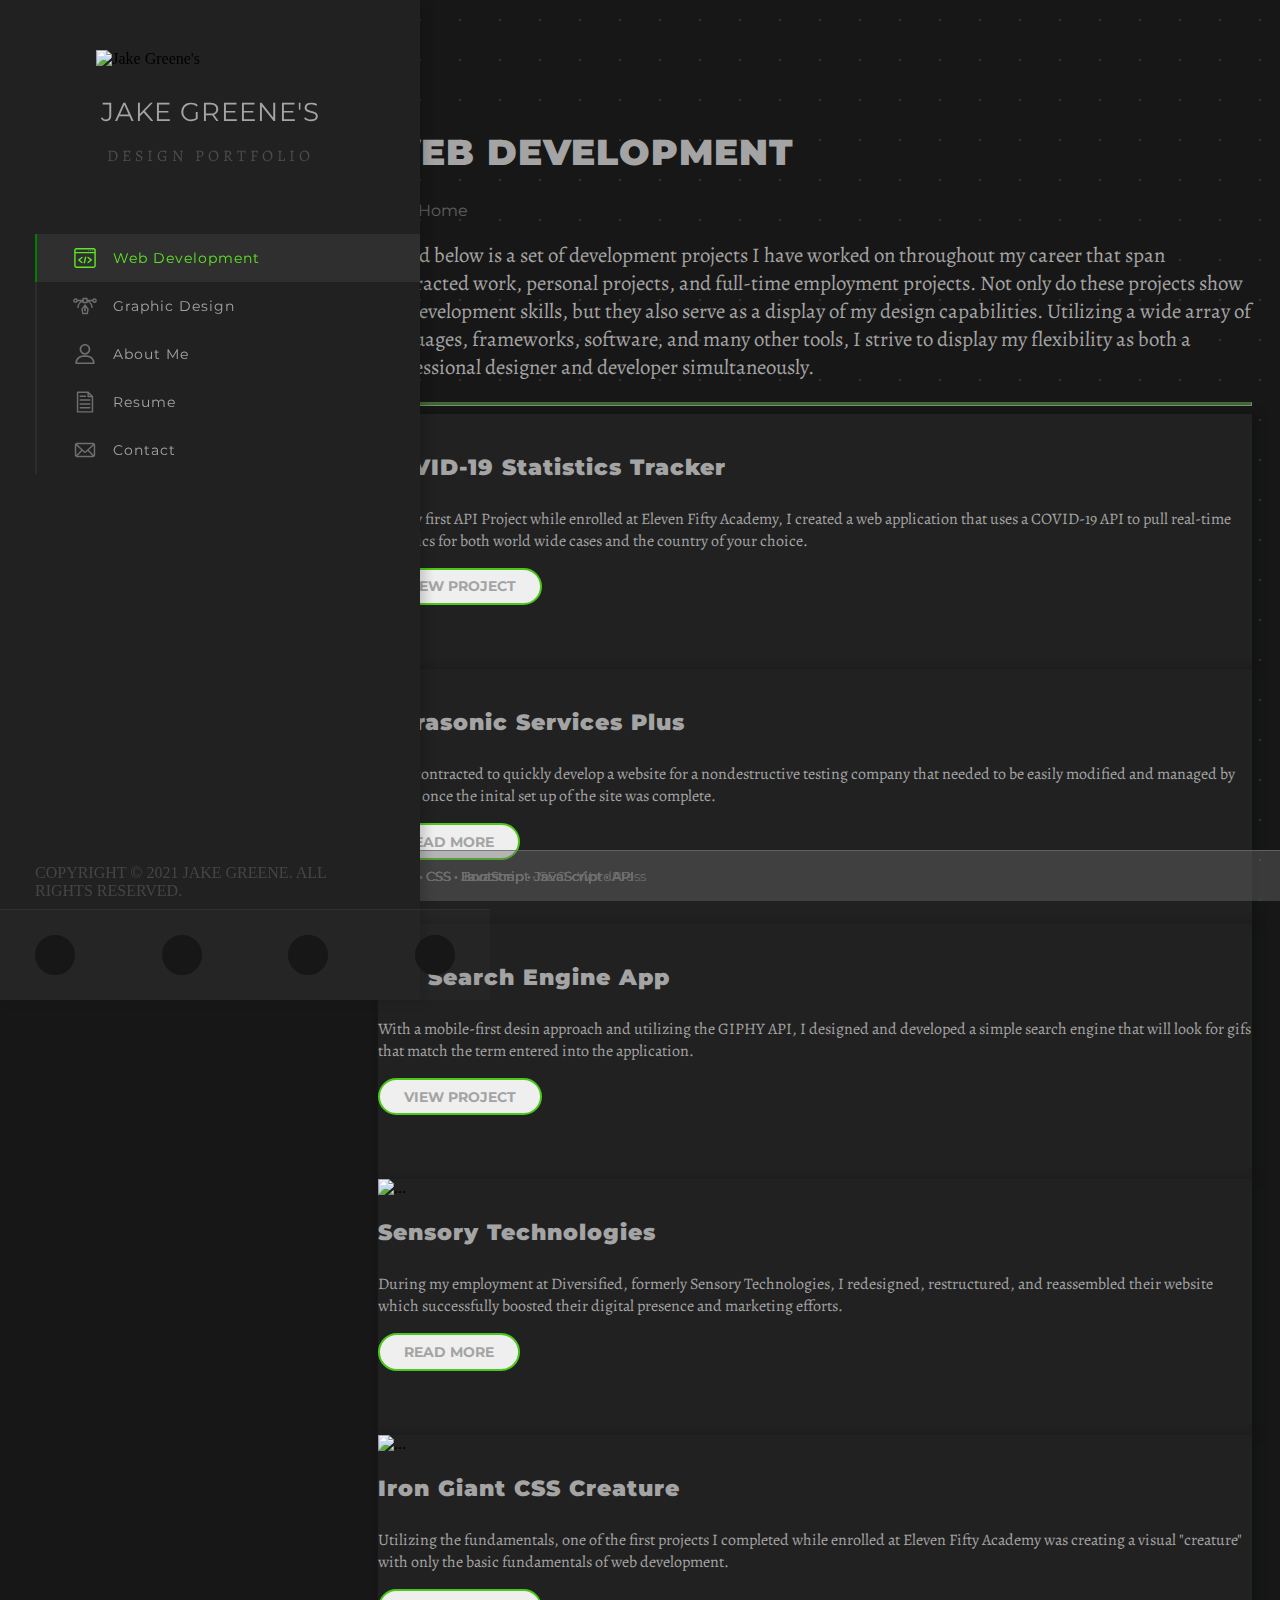
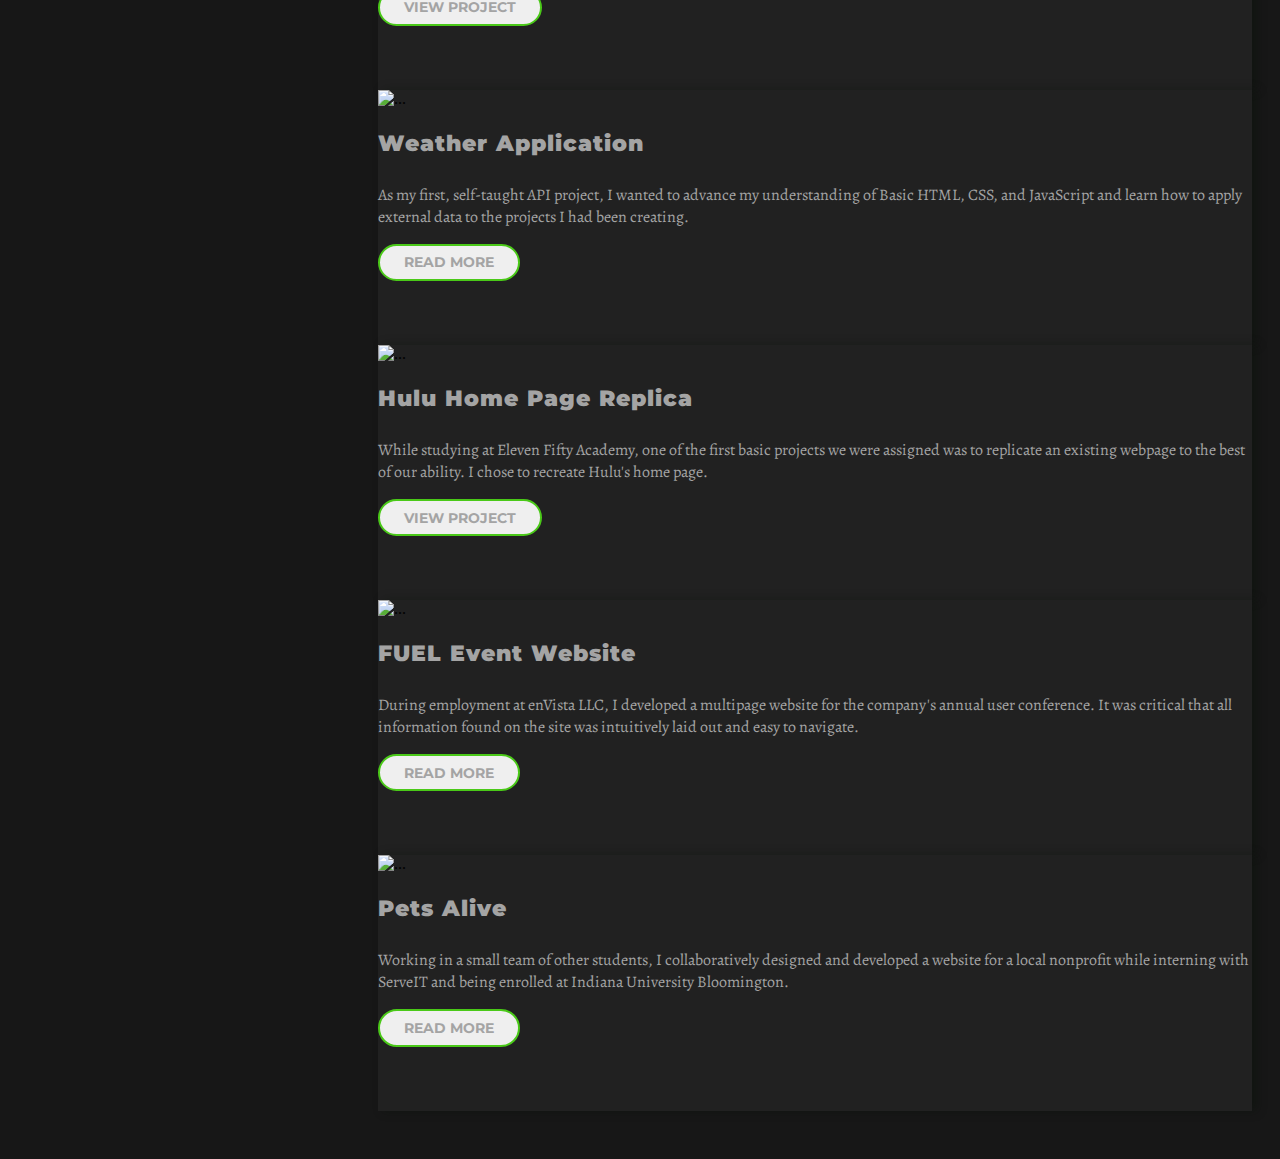
==== commit d80c656d: "about me updates" ====
--- a/index.html
+++ b/index.html
@@ -31,7 +31,7 @@
         <nav id="site-navigation" class="main-navigation" role="navigation">
             <div class="menu-primary-container">
                 <ul id="nav" class="nav-links" aria-expanded="false">
-                    <li id="" class="main-nav"><a href="https://jakegreene.org/">
+                    <li id="active" class="main-nav"><a href="./index.html">
                       <svg version="1.1" id="Layer_1" xmlns="http://www.w3.org/2000/svg" xmlns:xlink="http://www.w3.org/1999/xlink" x="0px" y="0px"
                          viewBox="0 0 72 72" class="menu-icon" xml:space="preserve">
                       <path d="M61.9,5.8H10.1c-3.6,0-6.5,2.9-6.5,6.5v47.3c0,3.6,2.9,6.5,6.5,6.5h51.8c3.6,0,6.5-2.9,6.5-6.5V12.3
@@ -49,7 +49,7 @@
                       <div class="menu-text">Web Development</div>
                     </a>
                     </li>
-                    <li id="" class="main-nav"><a href="https://jakegreene.org/">
+                    <li id="" class="main-nav"><a href="./graphic-design.html">
                       <?xml version="1.0" encoding="utf-8"?>
                       <!-- Generator: Adobe Illustrator 25.3.1, SVG Export Plug-In . SVG Version: 6.00 Build 0)  -->
                       <svg version="1.1" id="Layer_1" xmlns="http://www.w3.org/2000/svg" xmlns:xlink="http://www.w3.org/1999/xlink" x="0px" y="0px"
@@ -69,7 +69,7 @@
                       <div class="menu-text">Graphic Design</div>
                     </a>
                     </li>
-                    <li id="" class="main-nav"><a href="https://jakegreene.org/">
+                    <li id="" class="main-nav"><a href="./about-me.html">
                       <?xml version="1.0" encoding="utf-8"?>
                       <!-- Generator: Adobe Illustrator 25.3.1, SVG Export Plug-In . SVG Version: 6.00 Build 0)  -->
                       <svg version="1.1" id="Layer_1" xmlns="http://www.w3.org/2000/svg" xmlns:xlink="http://www.w3.org/1999/xlink" x="0px" y="0px"
@@ -82,7 +82,7 @@
                       <div class="menu-text">About Me</div>
                     </a>
                     </li>
-                    <li id="" class="main-nav"><a href="./index.html">
+                    <li id="" class="main-nav"><a href="./resume.html">
                       <?xml version="1.0" encoding="utf-8"?>
                       <!-- Generator: Adobe Illustrator 25.3.1, SVG Export Plug-In . SVG Version: 6.00 Build 0)  -->
                       <svg version="1.1" id="Layer_1" xmlns="http://www.w3.org/2000/svg" xmlns:xlink="http://www.w3.org/1999/xlink" x="0px" y="0px"
@@ -98,7 +98,7 @@
                       <div class="menu-text">Resume</div>
                     </a>
                     </li>
-                    <li id="" class="main-nav"><a href="./index.html">
+                    <li id="" class="main-nav"><a href="./contact.html">
                       <?xml version="1.0" encoding="utf-8"?>
                       <!-- Generator: Adobe Illustrator 25.3.1, SVG Export Plug-In . SVG Version: 6.00 Build 0)  -->
                       <svg version="1.1" id="Layer_1" xmlns="http://www.w3.org/2000/svg" xmlns:xlink="http://www.w3.org/1999/xlink" x="0px" y="0px"
@@ -136,13 +136,13 @@
 <div class="page-content">
 <div class="row row-cols-md-1 page-header">
   <div class="col-xl-8 col-12">
-  <h1 class="display-1 text-light">Web Development</h1>
+  <h1 class="display-1">Web Development</h1>
 <nav aria-label="breadcrumb">
   <ol class="breadcrumb">
     <li class="breadcrumb-item active" aria-current="page">Home</li>
   </ol>
 </nav>
-<p class="page-description text-light">Lorem ipsum dolor sit amet, consectetur adipiscing elit, sed do eiusmod tempor incididunt ut labore et dolore magna aliqua. Ut enim ad minim veniam, quis nostrud exercitation ullamco laboris nisi ut aliquip ex ea commodo consequat. Duis aute irure dolor in reprehenderit in voluptate velit esse cillum dolore eu fugiat nulla pariatur. Excepteur sint occaecat cupidatat non proident, sunt in culpa qui officia deserunt mollit anim id est laborum.
+<p class="page-description">Listed below is a set of development projects I have worked on throughout my career that span contracted work, personal projects, and full-time employment projects. Not only do these projects show my development skills, but they also serve as a display of my design capabilities. Utilizing a wide array of languages, frameworks, software, and many other tools, I strive to display my flexibility as both a professional designer and developer simultaneously.
 </p>
 </div>
 <div class="col-4"></div>
@@ -155,7 +155,7 @@
 </div>
 <div class="row g-4 project-cards">
     <div class="col-xl-4 col-lg-6 col-sm-12">
-      <div class="card bg-dark text-light h-100">
+      <div class="card bg-dark h-100">
         <img
           src="./assets/COVID-19-API-thumbnail.jpg"
           class="card-img-top"
@@ -166,15 +166,17 @@
           <p class="card-text">
             For my first API Project while enrolled at Eleven Fifty Academy, I created a web application that uses a COVID-19 API to pull real-time statistics for both world wide cases and the country of your choice.
           </p>
-          <button type="button" class="btn btn-outline-primary">Read More</button>
-          <div class="card-footer">
-            <small class="text-muted">HTML • CSS • Bootstrap • JavaScript • API</small>
-          </div>
-        </div>
-      </div>
-    </div>
-    <div class="col-xl-4 col-lg-6 col-12">
-      <div class="card bg-dark text-light h-100">
+          <a href="https://jasugree.github.io/COVID-19-API/" target="_blank">
+          <button type="button" class="btn btn-outline-primary">View Project</button>
+          </a>
+          <div class="card-footer">
+            <small class="text-muted">HTML • CSS • Bootstrap • JavaScript • API</small>
+          </div>
+        </div>
+      </div>
+    </div>
+    <div class="col-xl-4 col-lg-6 col-12">
+      <div class="card bg-dark h-100">
         <img
           src="./assets/ultra-sonic-thumbnail.jpg"
           class="card-img-top"
@@ -193,7 +195,7 @@
       </div>
     </div>
     <div class="col-xl-4 col-lg-6 col-12">
-      <div class="card bg-dark text-light h-100">
+      <div class="card bg-dark h-100">
         <img
           src="./assets/GIF-API-thumbnail.jpg"
           class="card-img-top"
@@ -204,7 +206,9 @@
           <p class="card-text">
             With a mobile-first desin approach and utilizing the GIPHY API, I designed and developed a simple search engine that will look for gifs that match the term entered into the application.
           </p>
-          <button type="button" class="btn btn-outline-primary">Read More</button>
+          <a href="https://gif-api-261e2.web.app/" target="_blank">
+          <button type="button" class="btn btn-outline-primary">View Project</button>
+          </a>
           <div class="card-footer">
             <small class="text-muted">HTML • CSS • Bootstrap • JavaScript • API</small>
           </div>
@@ -242,7 +246,9 @@
           <p class="card-text">
             Utilizing the fundamentals, one of the first projects I completed while enrolled at Eleven Fifty Academy was creating a visual "creature" with only the basic fundamentals of web development.
           </p>
-          <button type="button" class="btn btn-outline-primary">Read More</button>
+          <a href="https://codepen.io/jasugree/pen/vYxZmWe" target="_blank">
+          <button type="button" class="btn btn-outline-primary">View Project</button>
+          </a>
           <div class="card-footer">
             <small class="text-muted">HTML • CSS • JavaScript</small>
           </div>
@@ -260,6 +266,65 @@
           <h3 class="card-title">Weather Application</h3>
           <p class="card-text">
             As my first, self-taught API project, I wanted to advance my understanding of Basic HTML, CSS, and JavaScript and learn how to apply external data to the projects I had been creating.
+          </p>
+          <button type="button" class="btn btn-outline-primary">Read More</button>
+          <div class="card-footer">
+            <small class="text-muted">HTML • CSS • Bootstrap • JavaScript • API</small>
+          </div>
+        </div>
+      </div>
+    </div>
+    <div class="col-xl-4 col-lg-6 col-12">
+      <div class="card bg-dark text-light h-100">
+        <img
+          src="./assets/static-layout-thumbnail.jpg"
+          class="card-img-top"
+          alt="..."
+        />
+        <div class="card-body">
+          <h3 class="card-title">Hulu Home Page Replica</h3>
+          <p class="card-text">
+            While studying at Eleven Fifty Academy, one of the first basic projects we were assigned was to replicate an existing webpage to the best of our ability. I chose to recreate Hulu's home page.
+          </p>
+          <a href="https://jasugree.github.io/staticLayout/" target="_blank">
+          <button type="button" class="btn btn-outline-primary">View Project</button>
+          </a>
+          <div class="card-footer">
+            <small class="text-muted">HTML • CSS • Bootstrap • JavaScript • API</small>
+          </div>
+        </div>
+      </div>
+    </div>
+    <div class="col-xl-4 col-lg-6 col-12">
+      <div class="card bg-dark text-light h-100">
+        <img
+          src="./assets/fuel-thumbnail.jpg"
+          class="card-img-top"
+          alt="..."
+        />
+        <div class="card-body">
+          <h3 class="card-title">FUEL Event Website</h3>
+          <p class="card-text">
+            During employment at enVista LLC, I developed a multipage website for the company's annual user conference. It was critical that all information found on the site was intuitively laid out and easy to navigate. 
+          </p>
+          <button type="button" class="btn btn-outline-primary">Read More</button>
+          <div class="card-footer">
+            <small class="text-muted">HTML • CSS • Bootstrap • JavaScript • API</small>
+          </div>
+        </div>
+      </div>
+    </div>
+    <div class="col-xl-4 col-lg-6 col-12">
+      <div class="card bg-dark text-light h-100">
+        <img
+          src="./assets/petsalive-thumbnail.jpg"
+          class="card-img-top"
+          alt="..."
+        />
+        <div class="card-body">
+          <h3 class="card-title">Pets Alive</h3>
+          <p class="card-text">
+            Working in a small team of other students, I collaboratively designed and developed a website for a local nonprofit while interning with ServeIT and being enrolled at Indiana University Bloomington.
           </p>
           <button type="button" class="btn btn-outline-primary">Read More</button>
           <div class="card-footer">
--- a/style.css
+++ b/style.css
@@ -1,3 +1,12 @@
+::selection {
+	background: #5ee52798;
+	color: #171717; /* WebKit/Blink Browsers */
+}
+::-moz-selection {
+	background: #5ee52798; /* Gecko Browsers */
+	color: #171717;
+}
+
 body {
 	background: #171717;
 	background-image: radial-gradient(#f6f6f620 1px, transparent 0);
@@ -11,6 +20,18 @@
 }
 a:hover {
 	color: inherit;
+}
+.resume_bullets li,
+.resume_bullets_skills li {
+	list-style-type: circle;
+	font-family: "Alegreya", serif;
+	color: #a4a4a4 !important;
+}
+ul.resume_bullets {
+	margin-bottom: 1.5rem;
+}
+.resume-bottom {
+	margin-bottom: 10rem;
 }
 .site-branding {
 	padding-bottom: 50px;
@@ -108,20 +129,17 @@
 	color: #5ee527;
 	transition: background 0.4s ease-in, color 0.4s, border-color 0.4s;
 }
-#about-me,
-#web-dev {
+#active {
 	border-color: green !important;
 	background: #6f6f6f30;
 	border-right-width: 0px !important;
 	color: #5ee527;
 	transition: background 0.4s ease-in, color 0.4s, border-color 0.4s;
 }
-#about-me .menu-icon {
+#active .menu-icon {
 	fill: #5ee527;
 }
-#web-dev .menu-icon {
-	fill: #5ee527;
-}
+
 .burger {
 	display: none;
 }
@@ -150,6 +168,7 @@
 	max-width: 1600px;
 	margin: 0 auto;
 	padding-left: 350px;
+	margin-bottom: 3rem;
 }
 .page-content {
 	padding: 0px 20px;
@@ -242,6 +261,19 @@
 	.break {
 		padding-left: 0px;
 	}
+	.page-content {
+		padding: 0px 10px;
+	}
+	.top-resume {
+		display: block !important;
+	}
+	.title-button {
+		display: block !important;
+		width: 100%;
+	}
+	.title-button h2 {
+		padding-bottom: 0.5rem !important;
+	}
 }
 
 .nav-active {
@@ -274,7 +306,6 @@
 .card {
 	background-color: #212121 !important;
 	box-shadow: 5px 0px 10px #00100050;
-	border-radius: ;
 }
 .card-title {
 	color: #a4a4a4;
@@ -325,12 +356,78 @@
 	padding-bottom: 5px;
 	text-transform: uppercase;
 	font-size: 2.25rem;
-	line-height: 1.361em;
+	line-height: 2.5rem;
+}
+h2 {
+	color: #a4a4a4 !important;
+	font-family: "Montserrat", sans-serif;
+	font-weight: 900 !important;
+	letter-spacing: 1px !important;
+	padding-bottom: 5px;
+	text-transform: uppercase;
+	font-size: 1.6rem;
+}
+h3 {
+	font-size: 1rem;
+	color: #a4a4a4;
+	font-family: "Montserrat", sans-serif;
+	font-weight: 900 !important;
+	letter-spacing: 1px !important;
+	padding-bottom: 5px;
+}
+.breadcrumb {
+	color: #4ac918;
+	font-family: "Montserrat", sans-serif;
+	opacity: 50%;
+}
+.breadcrumb:hover {
+	opacity: 100%;
+	transition: opacity 0.4s ease;
+}
+
+.breadcrumb-item.active {
+	color: #a4a4a4;
+}
+#resume-content {
+	max-width: 1300px;
+}
+p.resume_titles {
+	color: #a4a4a4;
+	font-family: "Montserrat", sans-serif;
+	margin-bottom: 0rem;
+}
+.resume-download-bottom {
+	text-align: center;
+	margin: auto;
+	display: block;
+}
+.resume-download-top {
+	margin-bottom: 0rem;
+}
+
+.top-resume {
+	display: flex;
+	align-items: center;
+	flex-direction: row;
+	margin-bottom: 0.5rem;
+	padding-bottom: 5px;
+}
+.title-button {
+	display: flex;
+}
+.title-button h2 {
+	margin: 0px;
+	padding: 0px;
+}
+.second {
+	margin-left: auto;
+	align-items: flex-end;
 }
 .page-description {
 	font-family: "Alegreya", serif;
-	color: #a4a4a4 !important;
+	color: #a4a4a4;
 	margin-left: 0px;
+	font-size: 1.3rem;
 }
 .green-break {
 	background: #4ac918;
@@ -407,27 +504,30 @@
 	.copyright {
 		bottom: 120px;
 	}
+	.page-description {
+		font-size: 1rem;
+	}
 }
 /*ABOUT ME*/
 .about-me {
-	border-radius: 3000px;
-	box-shadow: 5px 0px 10px #000000;
+	padding: 0px;
+	margin: 0px;
 }
 .about-icon {
-	position: relative;
-	top: -110px;
-	left: 350px;
-	background: #212121;
+	position: absolute;
+	bottom: 0px;
+	left: 0px;
+	background: #262626;
 	width: 100px;
 	height: 100px;
 	text-align: center;
 	padding-top: 32px;
 	font-size: 2.25rem;
-	border: solid 2px #4ac918;
+	border-top: solid 2px #4ac918;
+	border-right: solid 2px #4ac918;
 	transition: border 0.5s ease;
-	border-radius: 3000px;
-	box-shadow: 5px 0px 10px #000000;
 	transition: all 0.25s ease-in;
+	border-radius: 0rem 0.25rem 0rem 0rem;
 }
 .about-icon:hover {
 	background-color: #4ac918;
@@ -435,3 +535,50 @@
 	transition: all 0.25s ease-in;
 	cursor: pointer;
 }
+.about-me-content {
+	padding-top: 0px;
+}
+
+.about-me-content .col-12 {
+	background: #212121;
+	box-shadow: 5px 0px 10px #00100050;
+	border-radius: 0.25rem;
+	display: flex;
+	padding: 0rem;
+	margin-bottom: 100px;
+}
+.about-text {
+	padding: 2rem;
+	padding-right: 4rem;
+}
+.about-img {
+	position: relative;
+	height: 100%;
+	background-image: url(./assets/aboutMe.jpg);
+	min-width: 500px;
+	background-size: cover;
+	background-position: center right;
+}
+.about-img img {
+	border-radius: 0rem 0.25rem 0.25rem 0rem;
+	height: 100%;
+}
+@media screen and (max-width: 1350px) {
+	.about-me-content .col-12 {
+		flex-direction: column-reverse;
+	}
+	.about-img {
+		position: relative;
+		height: 500px;
+		background-image: url(./assets/aboutMe.jpg);
+		min-width: 300px;
+		background-size: cover;
+		background-position: center;
+		max-height: 700px;
+	}
+}
+.good {
+	font-weight: bold;
+	text-decoration: underline;
+	text-decoration-color: #4ac918;
+}
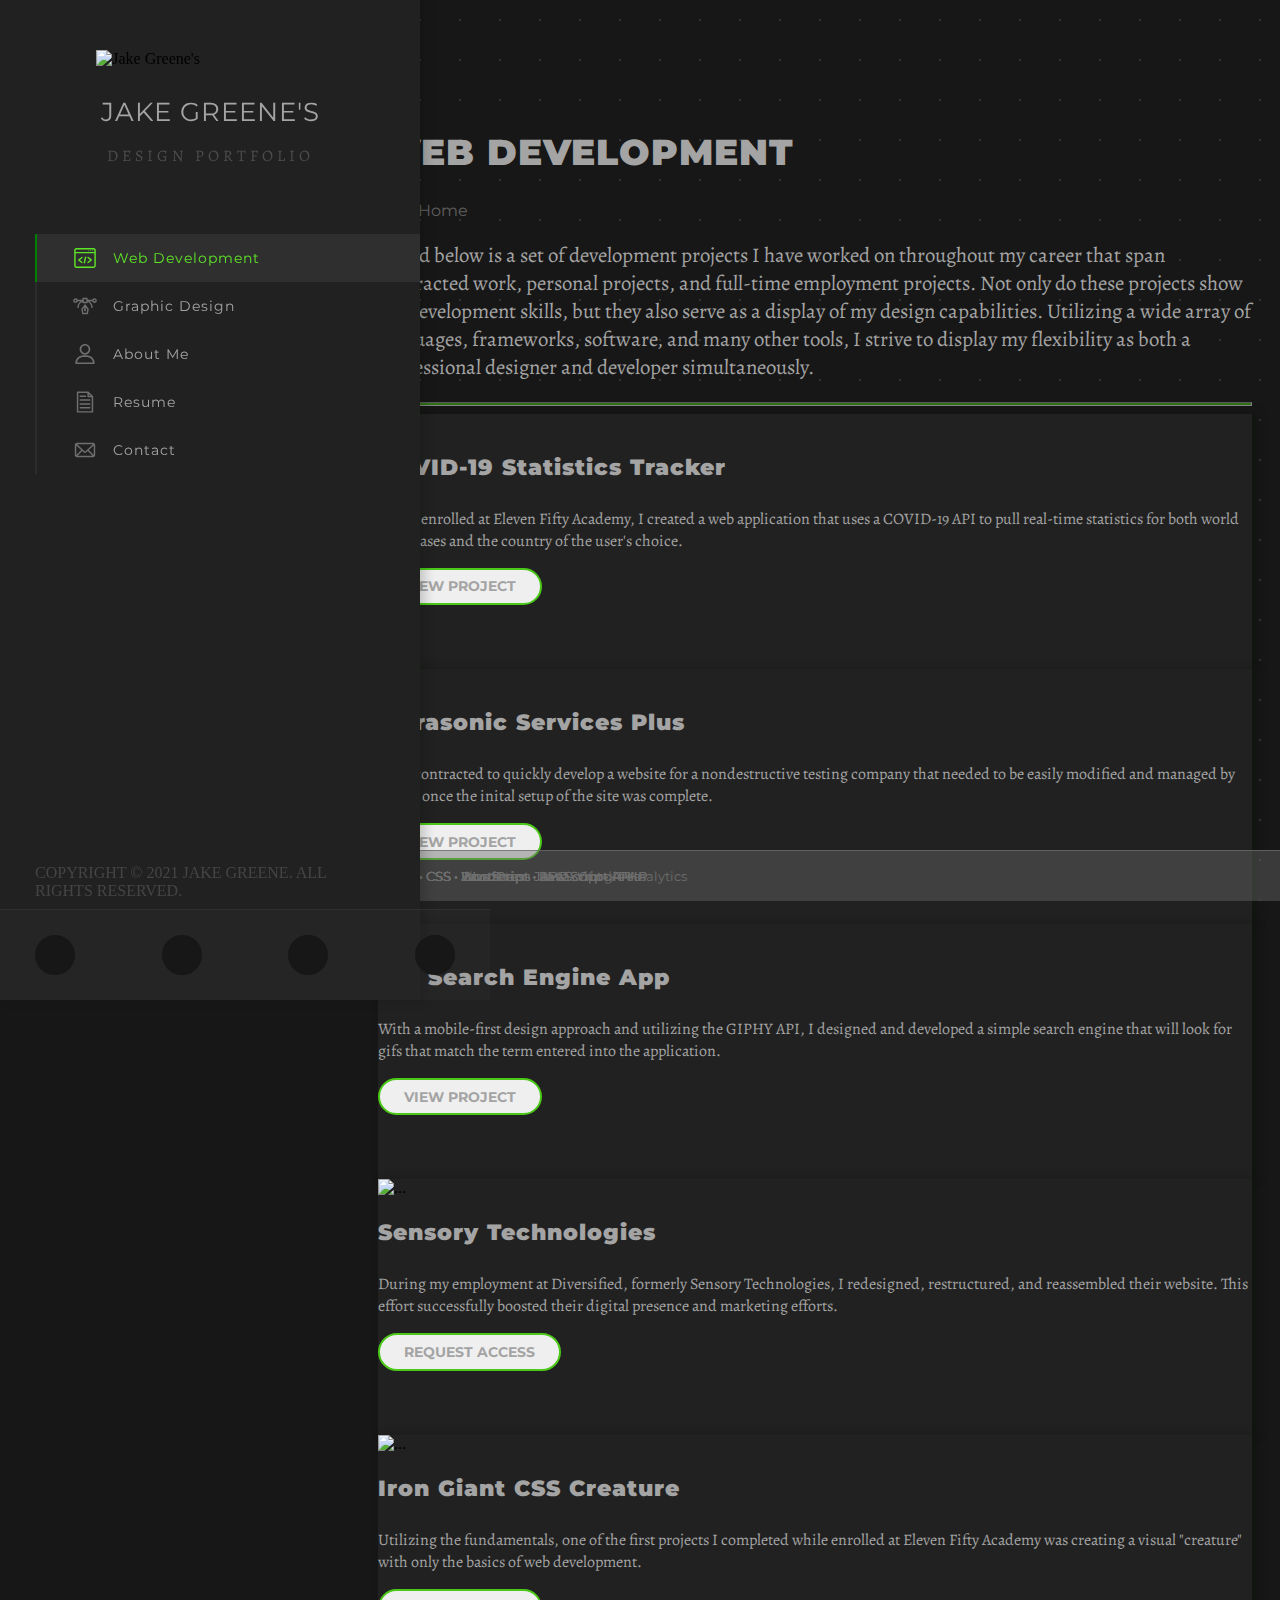
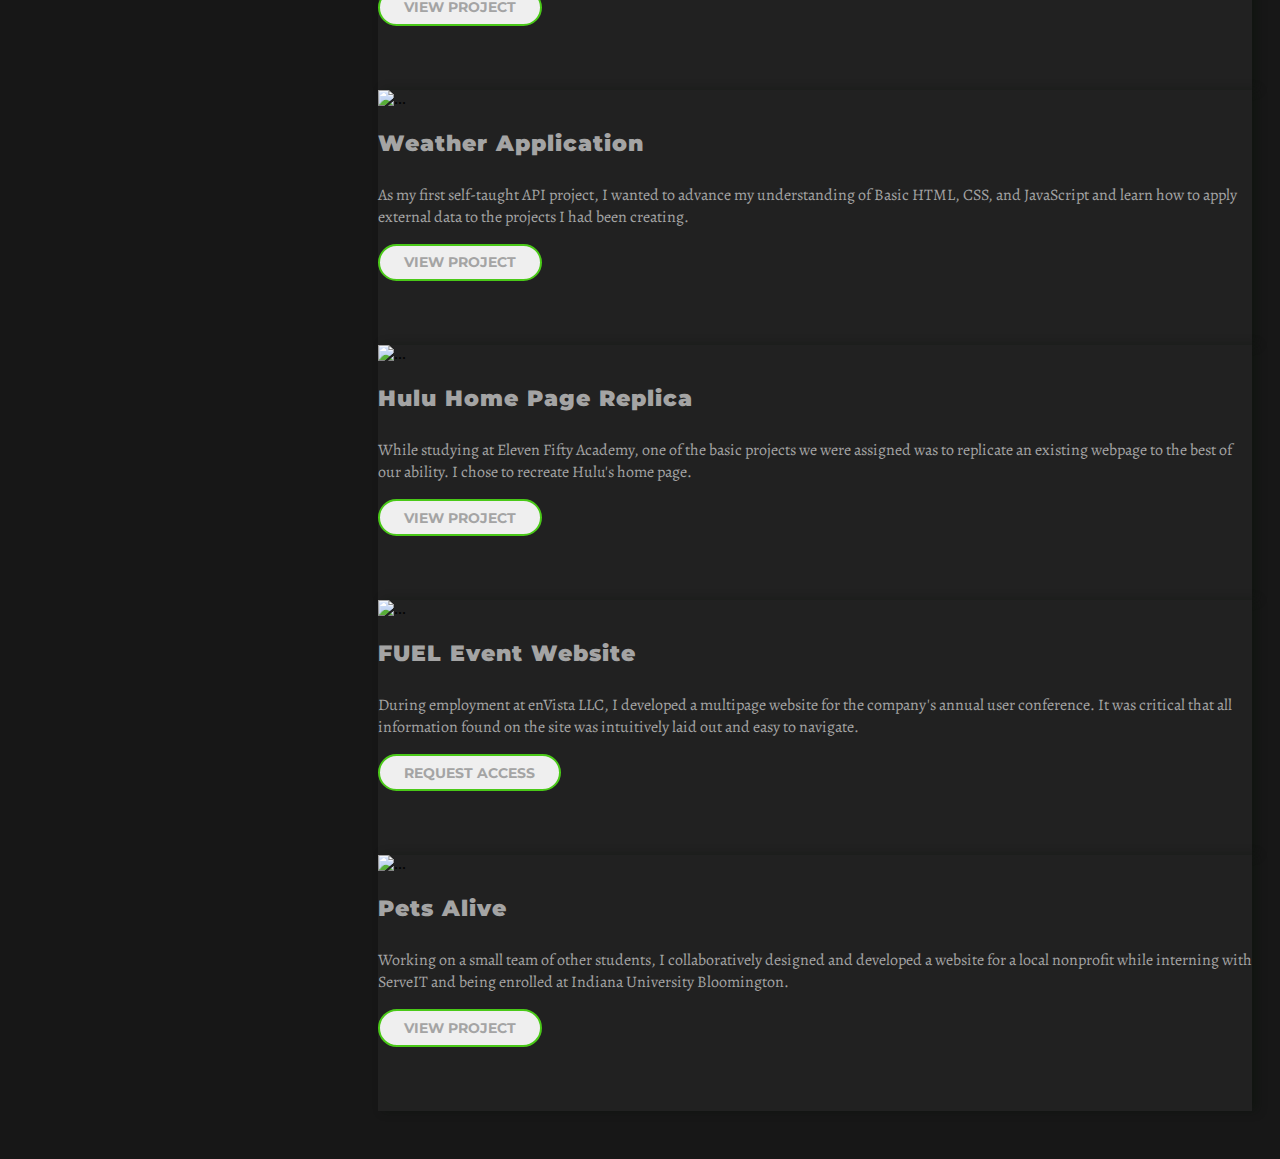
==== commit 59587754: "Updating buttons" ====
--- a/index.html
+++ b/index.html
@@ -7,7 +7,7 @@
     <script src="https://kit.fontawesome.com/8138a24fc1.js" crossorigin="anonymous"></script>
     <!-- CSS only -->
     <link href="https://cdn.jsdelivr.net/npm/bootstrap@5.0.2/dist/css/bootstrap.min.css" rel="stylesheet" integrity="sha384-EVSTQN3/azprG1Anm3QDgpJLIm9Nao0Yz1ztcQTwFspd3yD65VohhpuuCOmLASjC" crossorigin="anonymous">
-    <link rel="icon" href="https://jakegreene.org/wp-content/uploads/2019/07/cropped-personal_logo-1.png">
+    <link rel="icon" href="./assets/logo.svg">
     <link rel="stylesheet" href="./style.css">
     <link rel="preconnect" href="https://fonts.googleapis.com">
     <link rel="preconnect" href="https://fonts.gstatic.com" crossorigin>
@@ -22,7 +22,7 @@
     <header id="masthead" class="site-header" role="banner">
 <!-- .site-branding -->
         <div class="site-branding">
-            <a href="index.html" class="site-brand" rel="home" aria-current="page"><img src="https://jakegreene.org/wp-content/uploads/2019/07/cropped-personal_logo-1.png" class="site-logo" alt="Jake Greene's"></a>					
+            <a href="index.html" class="site-brand" rel="home" aria-current="page"><img src="./assets/logo.svg" class="site-logo" alt="Jake Greene's"></a>					
             <h1 class="site-title"><a href="./index.html" rel="home">Jake Greene's</a>
             </h1>
                 <p class="site-description">Design Portfolio</p>
@@ -164,7 +164,7 @@
         <div class="card-body">
           <h3 class="card-title">COVID-19 Statistics Tracker</h3>
           <p class="card-text">
-            For my first API Project while enrolled at Eleven Fifty Academy, I created a web application that uses a COVID-19 API to pull real-time statistics for both world wide cases and the country of your choice.
+            While enrolled at Eleven Fifty Academy, I created a web application that uses a COVID-19 API to pull real-time statistics for both world wide cases and the country of the user's choice.
           </p>
           <a href="https://jasugree.github.io/COVID-19-API/" target="_blank">
           <button type="button" class="btn btn-outline-primary">View Project</button>
@@ -185,9 +185,11 @@
         <div class="card-body">
           <h3 class="card-title">Ultrasonic Services Plus</h3>
           <p class="card-text">
-            I was contracted to quickly develop a website for a nondestructive testing company that needed to be easily modified and managed by others once the inital set up of the site was complete.
-          </p>
-          <button type="button" class="btn btn-outline-primary">Read More</button>
+            I was contracted to quickly develop a website for a nondestructive testing company that needed to be easily modified and managed by others once the inital setup of the site was complete.
+          </p>
+          <a href="https://ultrasonicservicesplus.com/" target="_blank">
+          <button type="button" class="btn btn-outline-primary">View Project</button>
+          </a>
           <div class="card-footer">
             <small class="text-muted">HTML • CSS • JavaScript • SEO • WordPress</small>
           </div>
@@ -204,7 +206,7 @@
         <div class="card-body">
           <h3 class="card-title">GIF Search Engine App</h3>
           <p class="card-text">
-            With a mobile-first desin approach and utilizing the GIPHY API, I designed and developed a simple search engine that will look for gifs that match the term entered into the application.
+            With a mobile-first design approach and utilizing the GIPHY API, I designed and developed a simple search engine that will look for gifs that match the term entered into the application.
           </p>
           <a href="https://gif-api-261e2.web.app/" target="_blank">
           <button type="button" class="btn btn-outline-primary">View Project</button>
@@ -225,11 +227,13 @@
         <div class="card-body">
           <h3 class="card-title">Sensory Technologies</h3>
           <p class="card-text">
-            During my employment at Diversified, formerly Sensory Technologies, I redesigned, restructured, and reassembled their website which successfully boosted their digital presence and marketing efforts.
-          </p>
-          <button type="button" class="btn btn-outline-primary">Read More</button>
-          <div class="card-footer">
-            <small class="text-muted">HTML • CSS • JavaScript</small>
+            During my employment at Diversified, formerly Sensory Technologies, I redesigned, restructured, and reassembled their website. This effort successfully boosted their digital presence and marketing efforts.
+          </p>
+          <a href="https://jasugree.github.io/Portfolio-project/contact.html">
+            <button type="button" class="btn btn-outline-primary">Request Access</button>
+            </a>
+          <div class="card-footer">
+            <small class="text-muted">HTML • CSS • JavaScript • PHP • Google Analytics</small>
           </div>
         </div>
       </div>
@@ -244,13 +248,13 @@
         <div class="card-body">
           <h3 class="card-title">Iron Giant CSS Creature</h3>
           <p class="card-text">
-            Utilizing the fundamentals, one of the first projects I completed while enrolled at Eleven Fifty Academy was creating a visual "creature" with only the basic fundamentals of web development.
+            Utilizing the fundamentals, one of the first projects I completed while enrolled at Eleven Fifty Academy was creating a visual "creature" with only the basics of web development.
           </p>
           <a href="https://codepen.io/jasugree/pen/vYxZmWe" target="_blank">
           <button type="button" class="btn btn-outline-primary">View Project</button>
           </a>
           <div class="card-footer">
-            <small class="text-muted">HTML • CSS • JavaScript</small>
+            <small class="text-muted">HTML • CSS • Illustration</small>
           </div>
         </div>
       </div>
@@ -265,11 +269,13 @@
         <div class="card-body">
           <h3 class="card-title">Weather Application</h3>
           <p class="card-text">
-            As my first, self-taught API project, I wanted to advance my understanding of Basic HTML, CSS, and JavaScript and learn how to apply external data to the projects I had been creating.
-          </p>
-          <button type="button" class="btn btn-outline-primary">Read More</button>
-          <div class="card-footer">
-            <small class="text-muted">HTML • CSS • Bootstrap • JavaScript • API</small>
+            As my first self-taught API project, I wanted to advance my understanding of Basic HTML, CSS, and JavaScript and learn how to apply external data to the projects I had been creating.
+          </p>
+          <a href="https://codepen.io/jasugree/pen/LYxJaxY" target="_blank">
+          <button type="button" class="btn btn-outline-primary">View Project</button>
+          </a>
+          <div class="card-footer">
+            <small class="text-muted">HTML • CSS • JavaScript • API</small>
           </div>
         </div>
       </div>
@@ -284,13 +290,13 @@
         <div class="card-body">
           <h3 class="card-title">Hulu Home Page Replica</h3>
           <p class="card-text">
-            While studying at Eleven Fifty Academy, one of the first basic projects we were assigned was to replicate an existing webpage to the best of our ability. I chose to recreate Hulu's home page.
+            While studying at Eleven Fifty Academy, one of the basic projects we were assigned was to replicate an existing webpage to the best of our ability. I chose to recreate Hulu's home page.
           </p>
           <a href="https://jasugree.github.io/staticLayout/" target="_blank">
           <button type="button" class="btn btn-outline-primary">View Project</button>
           </a>
           <div class="card-footer">
-            <small class="text-muted">HTML • CSS • Bootstrap • JavaScript • API</small>
+            <small class="text-muted">HTML • CSS</small>
           </div>
         </div>
       </div>
@@ -307,9 +313,11 @@
           <p class="card-text">
             During employment at enVista LLC, I developed a multipage website for the company's annual user conference. It was critical that all information found on the site was intuitively laid out and easy to navigate. 
           </p>
-          <button type="button" class="btn btn-outline-primary">Read More</button>
-          <div class="card-footer">
-            <small class="text-muted">HTML • CSS • Bootstrap • JavaScript • API</small>
+          <a href="https://jasugree.github.io/Portfolio-project/contact.html">
+          <button type="button" class="btn btn-outline-primary">Request Access</button>
+          </a>
+          <div class="card-footer">
+            <small class="text-muted">HTML • CSS • WordPress • JavaScript • PHP</small>
           </div>
         </div>
       </div>
@@ -324,11 +332,13 @@
         <div class="card-body">
           <h3 class="card-title">Pets Alive</h3>
           <p class="card-text">
-            Working in a small team of other students, I collaboratively designed and developed a website for a local nonprofit while interning with ServeIT and being enrolled at Indiana University Bloomington.
-          </p>
-          <button type="button" class="btn btn-outline-primary">Read More</button>
-          <div class="card-footer">
-            <small class="text-muted">HTML • CSS • Bootstrap • JavaScript • API</small>
+            Working on a small team of other students, I collaboratively designed and developed a website for a local nonprofit while interning with ServeIT and being enrolled at Indiana University Bloomington.
+          </p>
+          <a href="https://petsaliveindiana.org/" target="_blank">
+          <button type="button" class="btn btn-outline-primary">View Project</button>
+          </a>
+          <div class="card-footer">
+            <small class="text-muted">HTML • CSS • WordPress • JavaScript • PHP</small>
           </div>
         </div>
       </div>
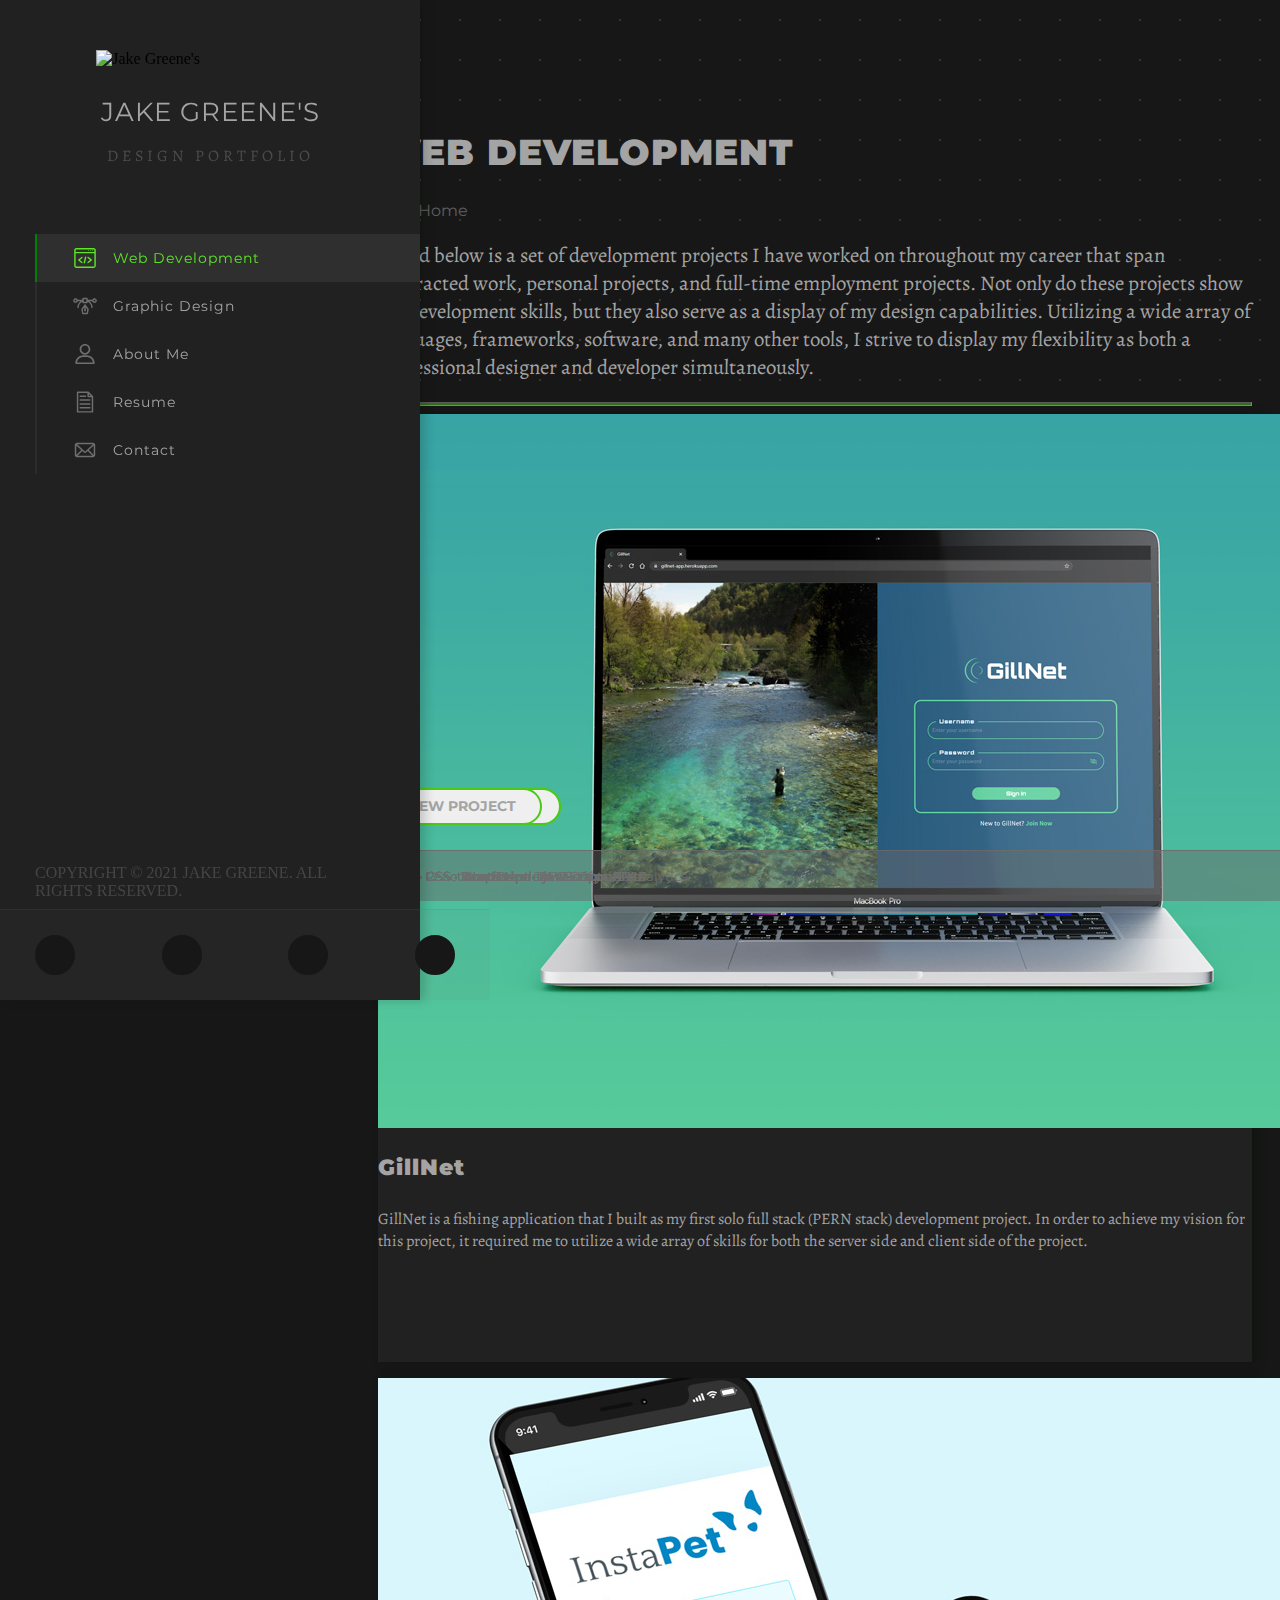
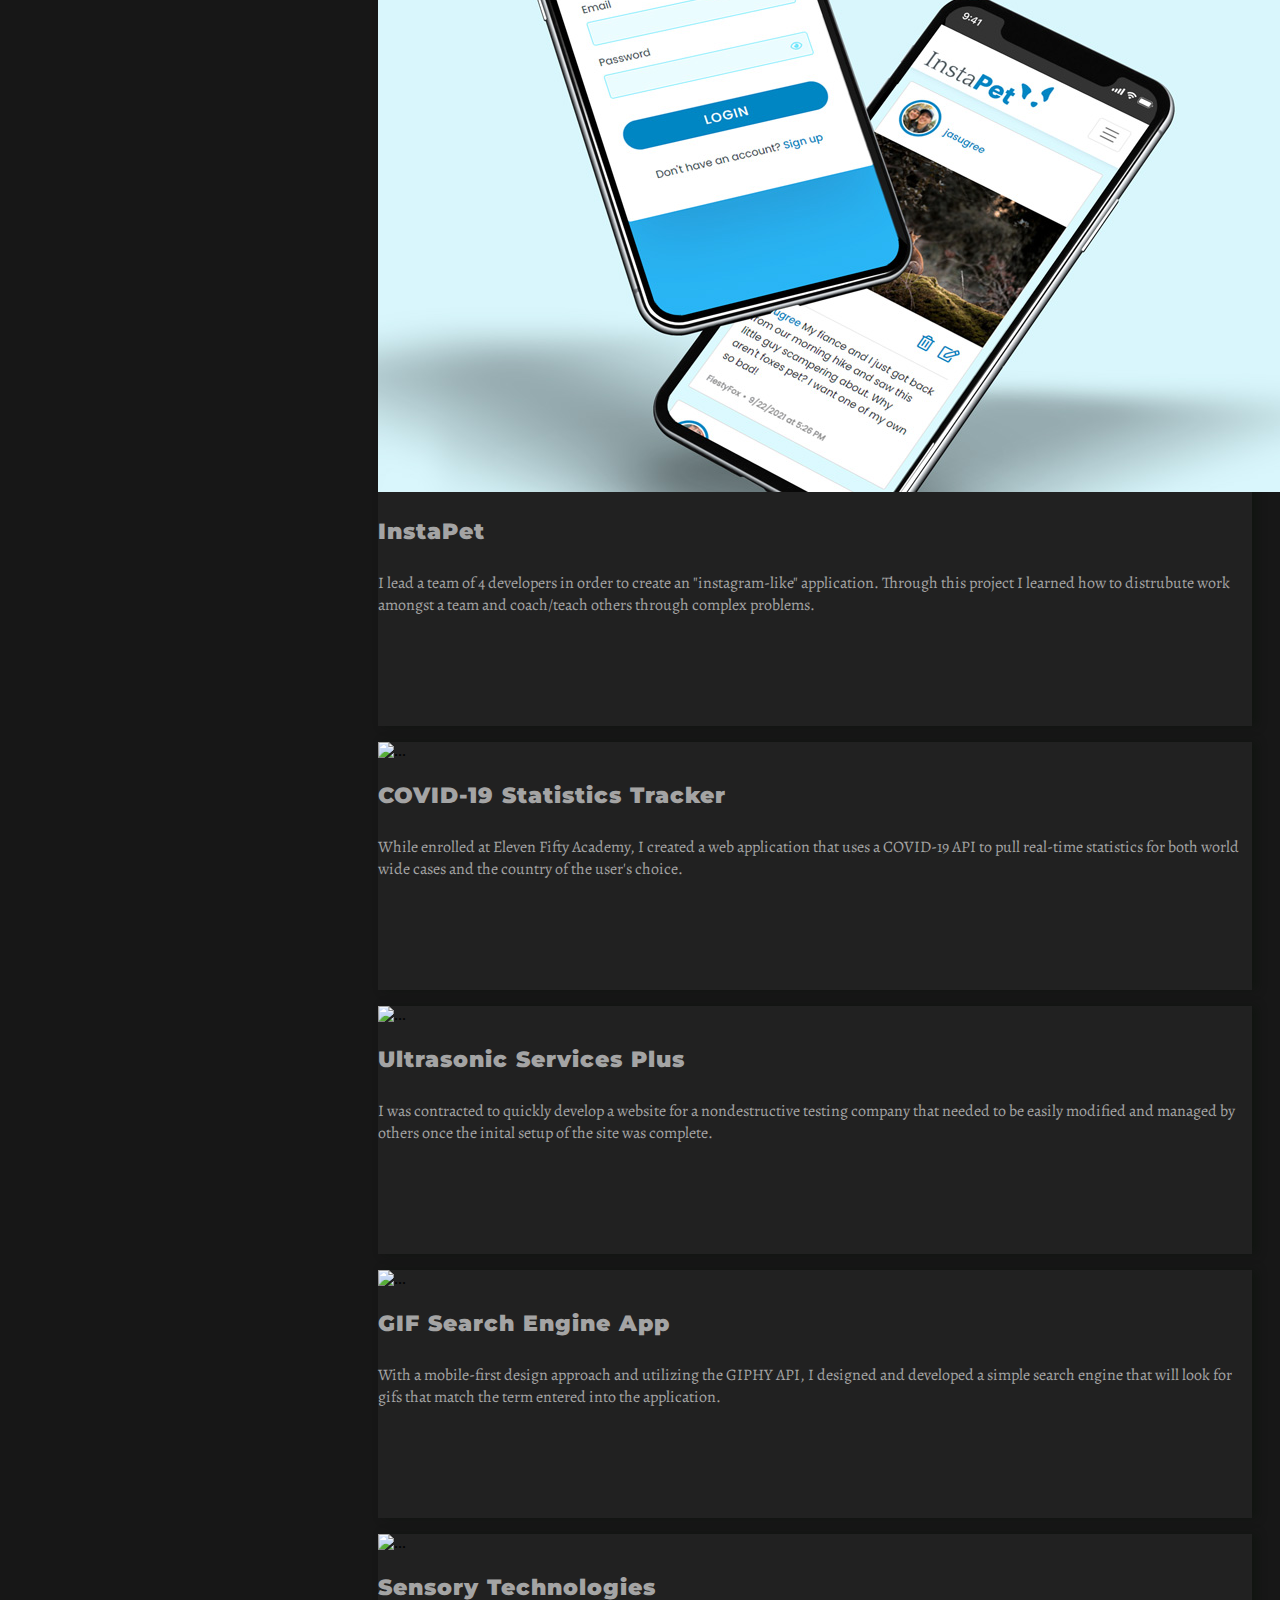
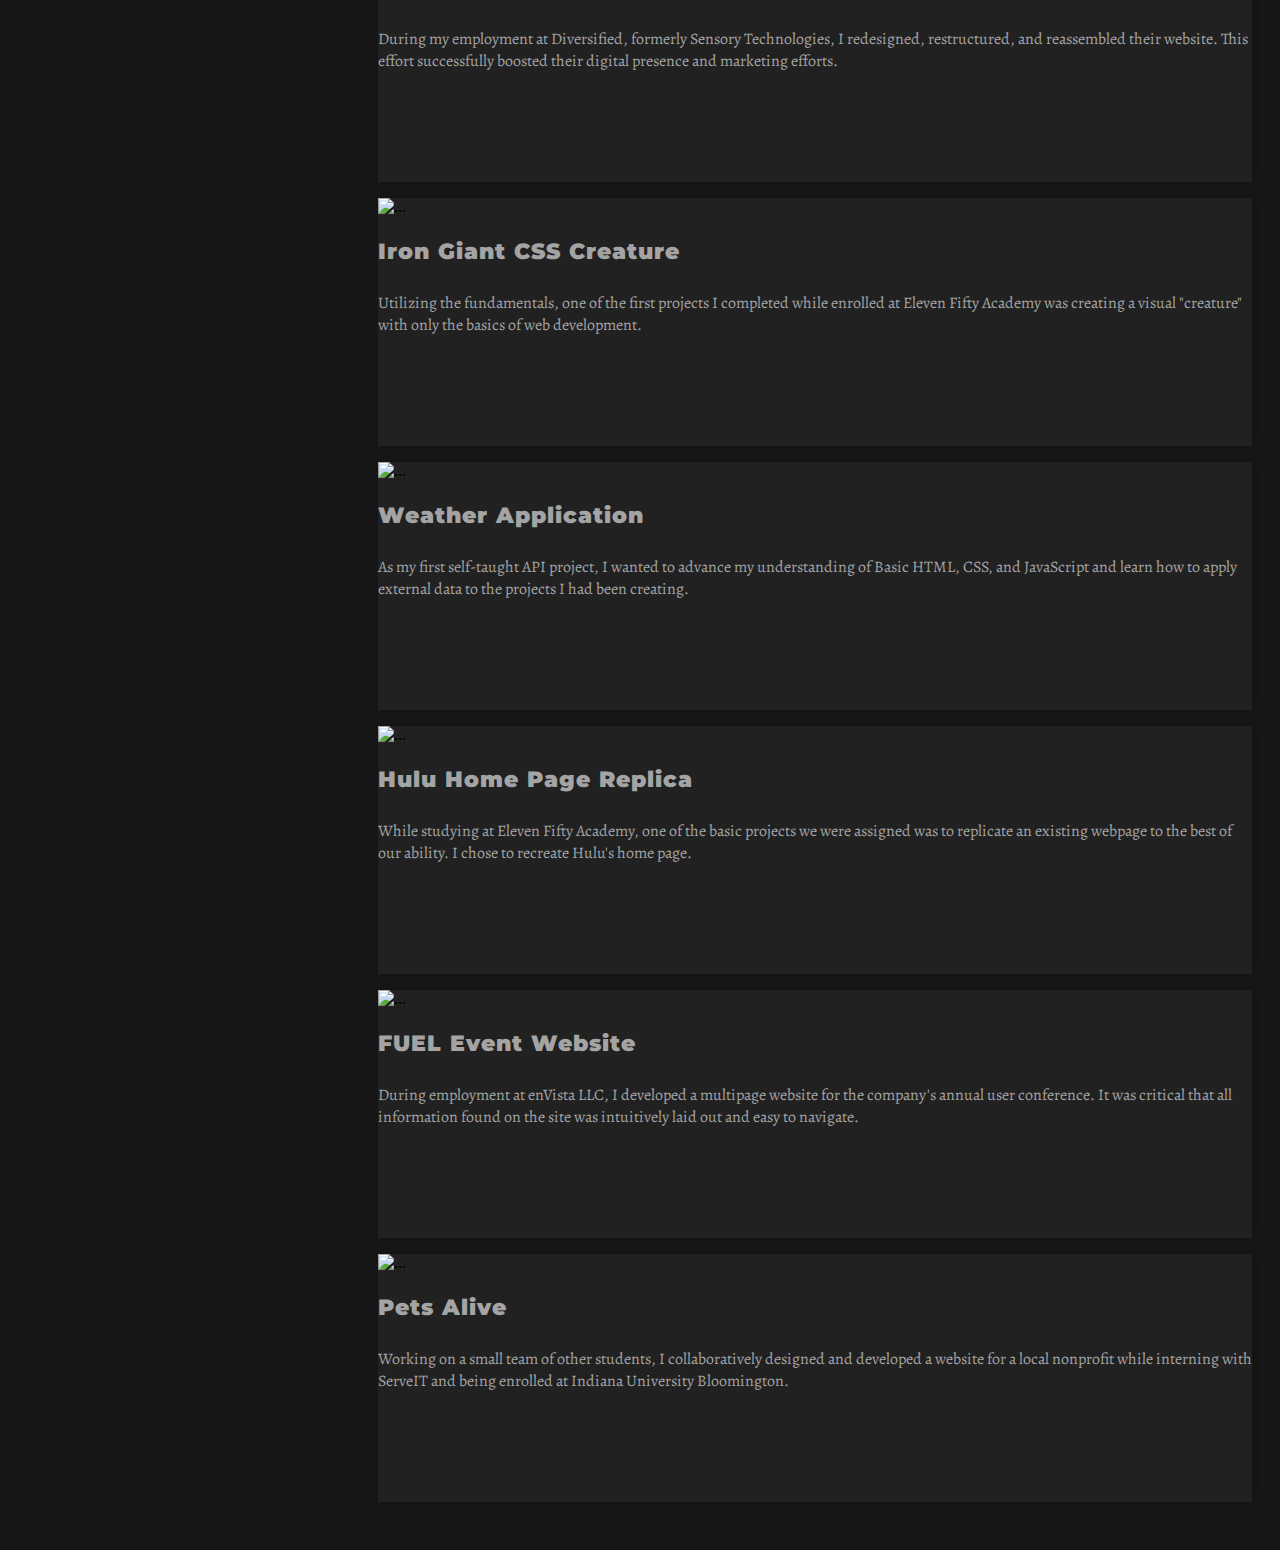
==== commit ef7f3317: "adding 2 latest projects" ====
--- a/index.html
+++ b/index.html
@@ -4,6 +4,8 @@
     <meta charset="UTF-8">
     <meta http-equiv="X-UA-Compatible" content="IE=edge">
     <meta name="viewport" content="width=device-width, initial-scale=1.0">
+    <meta property="og:image" content="./assets/jg-open-graph.png" />
+    <meta property="og:title" content="Jake Greene's Design Portfolio" />
     <script src="https://kit.fontawesome.com/8138a24fc1.js" crossorigin="anonymous"></script>
     <!-- CSS only -->
     <link href="https://cdn.jsdelivr.net/npm/bootstrap@5.0.2/dist/css/bootstrap.min.css" rel="stylesheet" integrity="sha384-EVSTQN3/azprG1Anm3QDgpJLIm9Nao0Yz1ztcQTwFspd3yD65VohhpuuCOmLASjC" crossorigin="anonymous">
@@ -154,6 +156,47 @@
     </div>
 </div>
 <div class="row g-4 project-cards">
+  <div class="col-xl-4 col-lg-6 col-sm-12">
+    <div class="card bg-dark h-100">
+      <img
+        src="./assets/gillnet-thumbnail.jpg"
+        class="card-img-top"
+        alt="..."
+      />
+      <div class="card-body">
+        <h3 class="card-title">GillNet</h3>
+        <p class="card-text">
+          GillNet is a fishing application that I built as my first solo full stack (PERN stack) development project. In order to achieve my vision for this project, it required me to utilize a wide array of skills for both the server side and client side of the project.
+        </p>
+        <a href="https://gillnet-app.herokuapp.com/" target="_blank">
+        <button type="button" class="btn btn-outline-primary project-btn">View Project</button>
+        </a>
+        <div class="card-footer">
+          <small class="text-muted">React • Reactstrap • Node.js • PostgreSQL</small>
+        </div>
+      </div>
+    </div>
+  </div>
+  <div class="col-xl-4 col-lg-6 col-sm-12">
+    <div class="card bg-dark h-100">
+      <img
+        src="./assets/insta-pet-thumbnail.jpg"
+        class="card-img-top"
+        alt="..."
+      />
+      <div class="card-body">
+        <h3 class="card-title">InstaPet</h3>
+        <p class="card-text">
+          I lead a team of 4 developers in order to create an "instagram-like" application. Through this project I learned how to distrubute work amongst a team and coach/teach others through complex problems. </p>
+        <a href="https://jsg-jsg-front-instapet.herokuapp.com/" target="_blank">
+        <button type="button" class="btn btn-outline-primary project-btn">View Project</button>
+        </a>
+        <div class="card-footer">
+          <small class="text-muted">React • Reactstrap • Node.js • Git</small>
+        </div>
+      </div>
+    </div>
+  </div>
     <div class="col-xl-4 col-lg-6 col-sm-12">
       <div class="card bg-dark h-100">
         <img
@@ -167,7 +210,7 @@
             While enrolled at Eleven Fifty Academy, I created a web application that uses a COVID-19 API to pull real-time statistics for both world wide cases and the country of the user's choice.
           </p>
           <a href="https://jasugree.github.io/COVID-19-API/" target="_blank">
-          <button type="button" class="btn btn-outline-primary">View Project</button>
+          <button type="button" class="btn btn-outline-primary project-btn">View Project</button>
           </a>
           <div class="card-footer">
             <small class="text-muted">HTML • CSS • Bootstrap • JavaScript • API</small>
@@ -188,7 +231,7 @@
             I was contracted to quickly develop a website for a nondestructive testing company that needed to be easily modified and managed by others once the inital setup of the site was complete.
           </p>
           <a href="https://ultrasonicservicesplus.com/" target="_blank">
-          <button type="button" class="btn btn-outline-primary">View Project</button>
+          <button type="button" class="btn btn-outline-primary project-btn">View Project</button>
           </a>
           <div class="card-footer">
             <small class="text-muted">HTML • CSS • JavaScript • SEO • WordPress</small>
@@ -209,7 +252,7 @@
             With a mobile-first design approach and utilizing the GIPHY API, I designed and developed a simple search engine that will look for gifs that match the term entered into the application.
           </p>
           <a href="https://gif-api-261e2.web.app/" target="_blank">
-          <button type="button" class="btn btn-outline-primary">View Project</button>
+          <button type="button" class="btn btn-outline-primary project-btn">View Project</button>
           </a>
           <div class="card-footer">
             <small class="text-muted">HTML • CSS • Bootstrap • JavaScript • API</small>
@@ -230,7 +273,7 @@
             During my employment at Diversified, formerly Sensory Technologies, I redesigned, restructured, and reassembled their website. This effort successfully boosted their digital presence and marketing efforts.
           </p>
           <a href="https://jasugree.github.io/Portfolio-project/contact.html">
-            <button type="button" class="btn btn-outline-primary">Request Access</button>
+            <button type="button" class="btn btn-outline-primary project-btn">Request Access</button>
             </a>
           <div class="card-footer">
             <small class="text-muted">HTML • CSS • JavaScript • PHP • Google Analytics</small>
@@ -251,7 +294,7 @@
             Utilizing the fundamentals, one of the first projects I completed while enrolled at Eleven Fifty Academy was creating a visual "creature" with only the basics of web development.
           </p>
           <a href="https://codepen.io/jasugree/pen/vYxZmWe" target="_blank">
-          <button type="button" class="btn btn-outline-primary">View Project</button>
+          <button type="button" class="btn btn-outline-primary project-btn">View Project</button>
           </a>
           <div class="card-footer">
             <small class="text-muted">HTML • CSS • Illustration</small>
@@ -272,7 +315,7 @@
             As my first self-taught API project, I wanted to advance my understanding of Basic HTML, CSS, and JavaScript and learn how to apply external data to the projects I had been creating.
           </p>
           <a href="https://codepen.io/jasugree/pen/LYxJaxY" target="_blank">
-          <button type="button" class="btn btn-outline-primary">View Project</button>
+          <button type="button" class="btn btn-outline-primary project-btn">View Project</button>
           </a>
           <div class="card-footer">
             <small class="text-muted">HTML • CSS • JavaScript • API</small>
@@ -293,7 +336,7 @@
             While studying at Eleven Fifty Academy, one of the basic projects we were assigned was to replicate an existing webpage to the best of our ability. I chose to recreate Hulu's home page.
           </p>
           <a href="https://jasugree.github.io/staticLayout/" target="_blank">
-          <button type="button" class="btn btn-outline-primary">View Project</button>
+          <button type="button" class="btn btn-outline-primary project-btn">View Project</button>
           </a>
           <div class="card-footer">
             <small class="text-muted">HTML • CSS</small>
@@ -314,7 +357,7 @@
             During employment at enVista LLC, I developed a multipage website for the company's annual user conference. It was critical that all information found on the site was intuitively laid out and easy to navigate. 
           </p>
           <a href="https://jasugree.github.io/Portfolio-project/contact.html">
-          <button type="button" class="btn btn-outline-primary">Request Access</button>
+          <button type="button" class="btn btn-outline-primary project-btn">Request Access</button>
           </a>
           <div class="card-footer">
             <small class="text-muted">HTML • CSS • WordPress • JavaScript • PHP</small>
@@ -335,7 +378,7 @@
             Working on a small team of other students, I collaboratively designed and developed a website for a local nonprofit while interning with ServeIT and being enrolled at Indiana University Bloomington.
           </p>
           <a href="https://petsaliveindiana.org/" target="_blank">
-          <button type="button" class="btn btn-outline-primary">View Project</button>
+          <button type="button" class="btn btn-outline-primary project-btn">View Project</button>
           </a>
           <div class="card-footer">
             <small class="text-muted">HTML • CSS • WordPress • JavaScript • PHP</small>
--- a/style.css
+++ b/style.css
@@ -26,12 +26,13 @@
 	list-style-type: circle;
 	font-family: "Alegreya", serif;
 	color: #a4a4a4 !important;
+	font-size: 1.3rem;
 }
 ul.resume_bullets {
 	margin-bottom: 1.5rem;
 }
 .resume-bottom {
-	margin-bottom: 10rem;
+	margin-bottom: 5rem;
 }
 .site-branding {
 	padding-bottom: 50px;
@@ -274,6 +275,10 @@
 	.title-button h2 {
 		padding-bottom: 0.5rem !important;
 	}
+	.resume_bullets li,
+	.resume_bullets_skills li {
+		font-size: 1rem;
+	}
 }
 
 .nav-active {
@@ -317,6 +322,7 @@
 .card-text {
 	font-family: "Alegreya", serif;
 	color: #a4a4a4;
+	padding-bottom: 110px;
 }
 .card-footer {
 	background: #6f6f6f10;
@@ -340,9 +346,14 @@
 	font-weight: bold;
 	border-radius: 500px;
 	border: solid 2px #4ac918;
-	margin-bottom: 4rem;
 	padding: 0.475rem 1.5rem;
 }
+
+.project-btn {
+	position: absolute;
+	bottom: 75px;
+}
+
 .btn:hover {
 	background: #4ac918;
 	border: solid 2px #4ac918;
@@ -393,6 +404,7 @@
 }
 p.resume_titles {
 	color: #a4a4a4;
+	font-size: 1.3rem;
 	font-family: "Montserrat", sans-serif;
 	margin-bottom: 0rem;
 }
@@ -506,6 +518,10 @@
 	}
 	.page-description {
 		font-size: 1rem;
+	}
+	p.resume_titles {
+		color: #a4a4a4;
+		font-size: 1.3rem;
 	}
 }
 /*ABOUT ME*/
@@ -559,9 +575,8 @@
 	background-size: cover;
 	background-position: center right;
 }
-.about-img img {
+.about-img {
 	border-radius: 0rem 0.25rem 0.25rem 0rem;
-	height: 100%;
 }
 @media screen and (max-width: 1350px) {
 	.about-me-content .col-12 {
@@ -569,12 +584,19 @@
 	}
 	.about-img {
 		position: relative;
-		height: 500px;
+		height: 420px;
 		background-image: url(./assets/aboutMe.jpg);
 		min-width: 300px;
 		background-size: cover;
 		background-position: center;
 		max-height: 700px;
+		border-radius: 0.25rem 0.25rem 0rem 0rem;
+	}
+	.about-text {
+		padding: 2rem 1rem;
+	}
+	p.resume_titles {
+		font-size: 1rem;
 	}
 }
 .good {
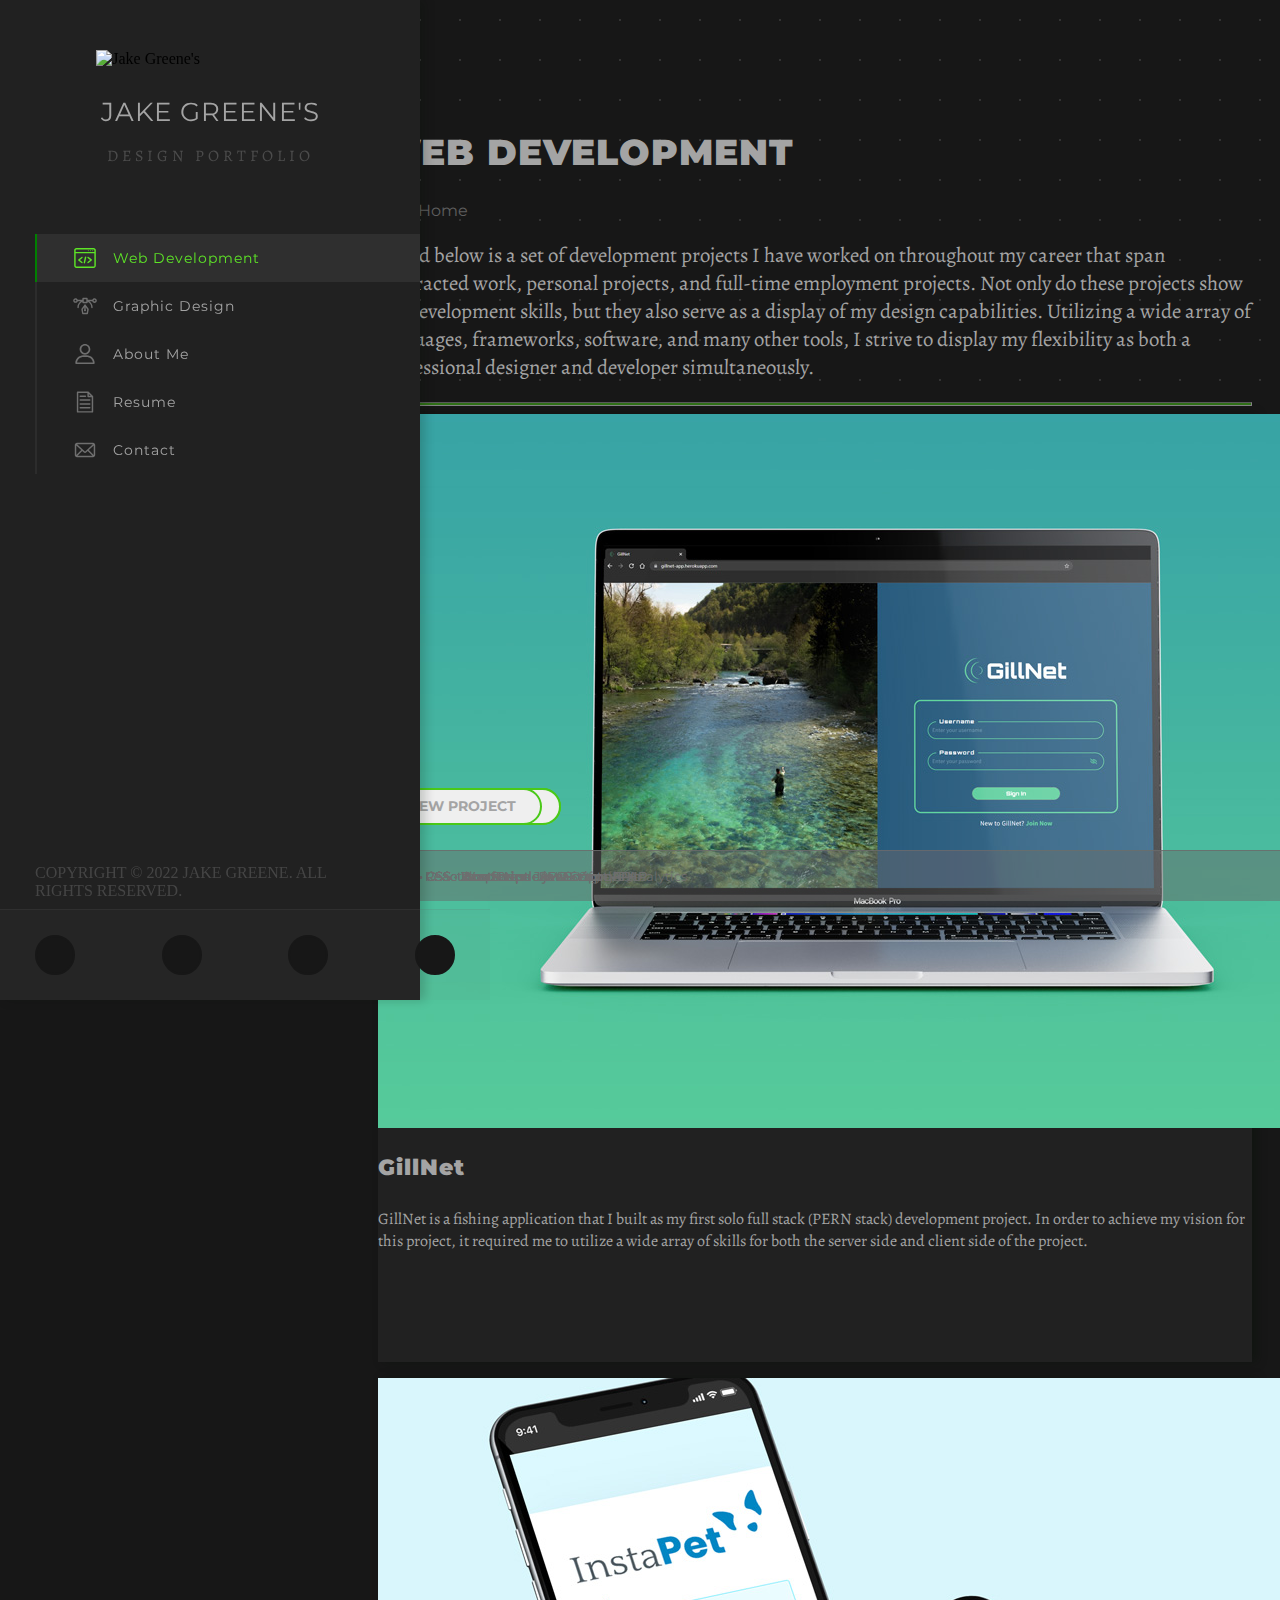
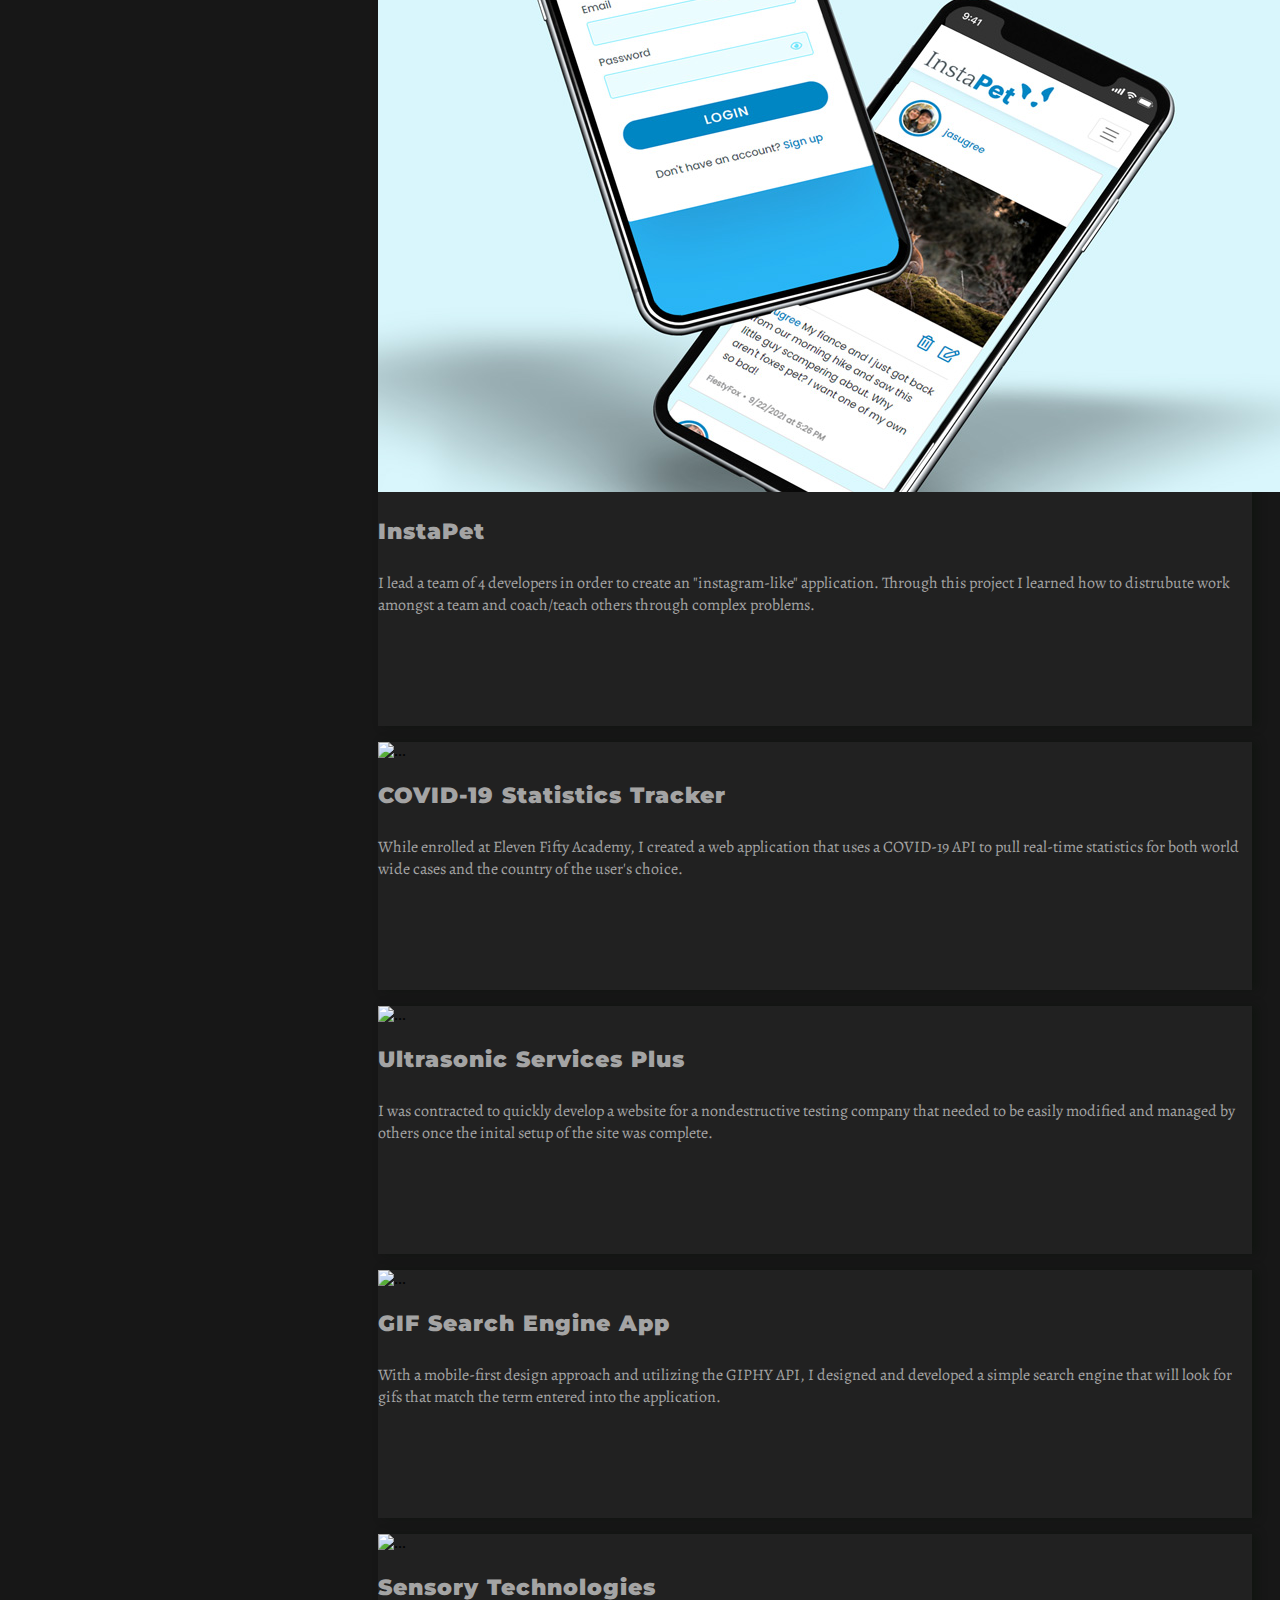
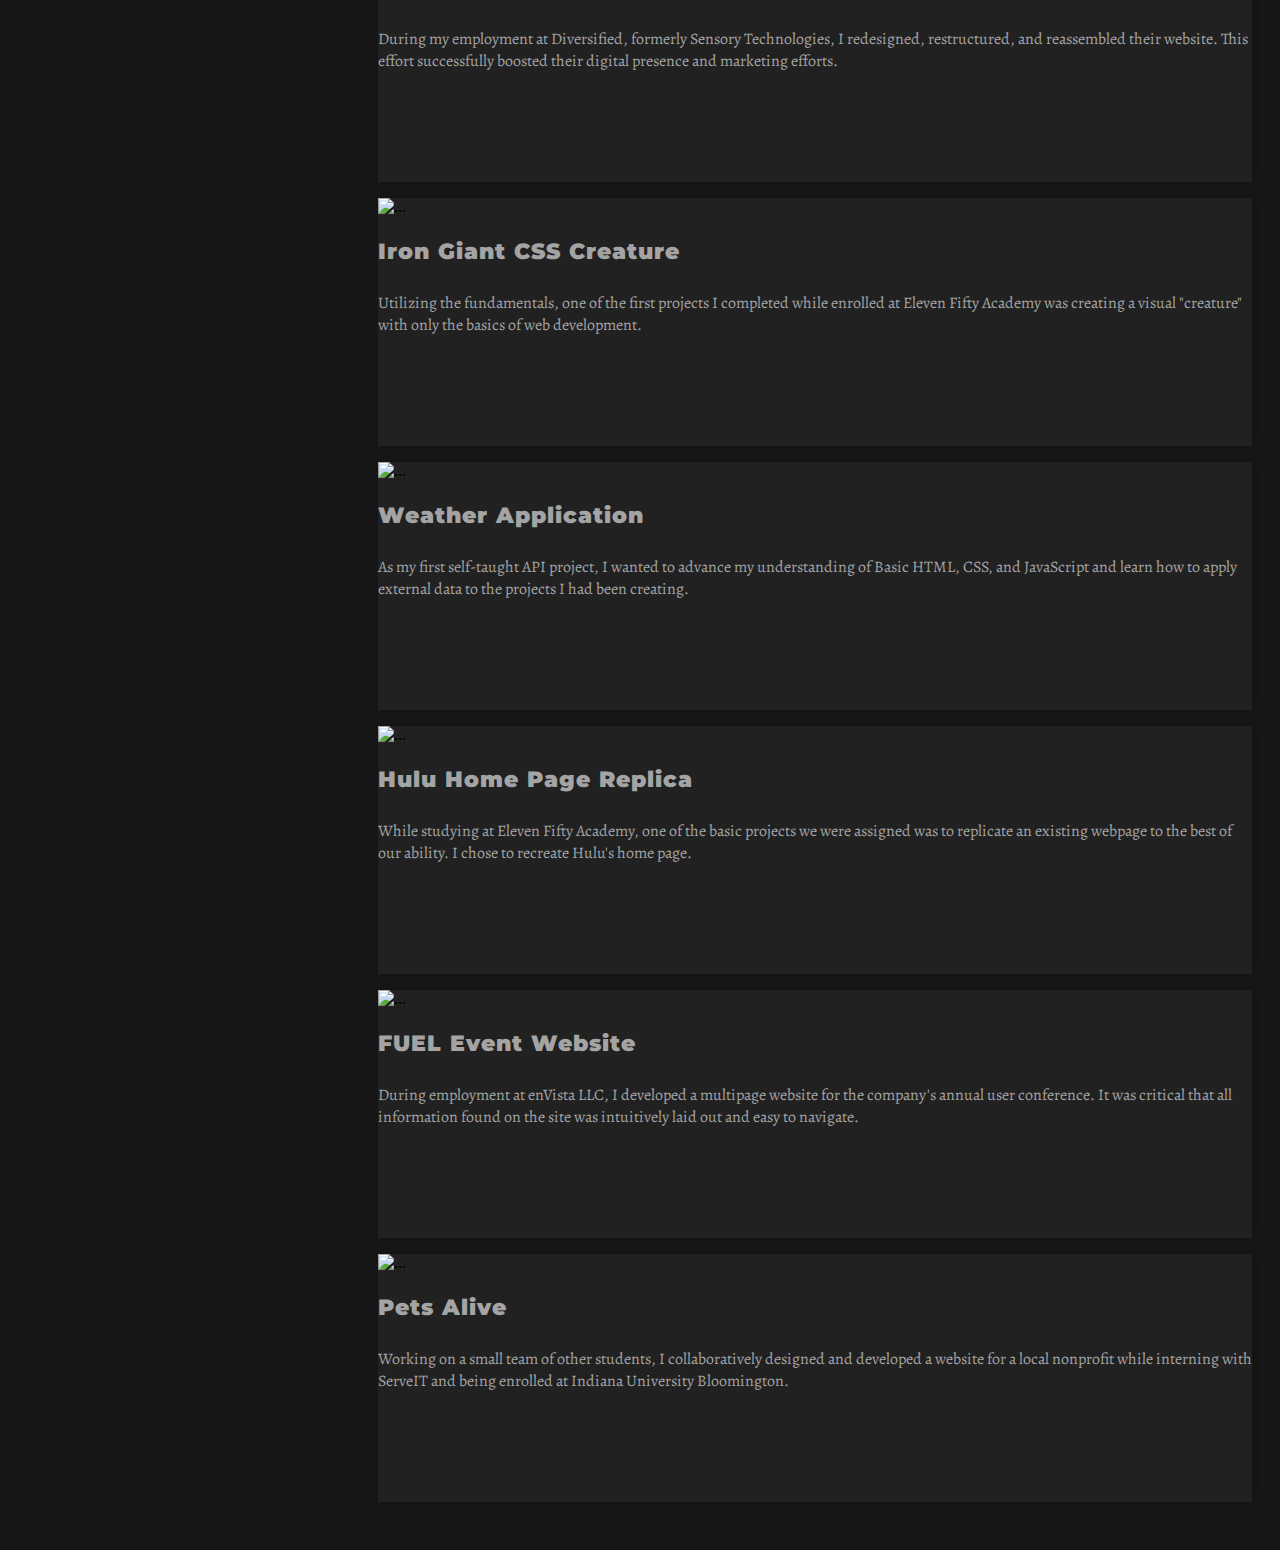
==== commit 1f6a6fcf: "updating copyright date" ====
--- a/index.html
+++ b/index.html
@@ -114,7 +114,7 @@
                       <div class="menu-text">Contact</div>
                     </a>
                     </li>
-                    <div class="copyright">COPYRIGHT © 2021 JAKE GREENE. ALL RIGHTS RESERVED.</div>
+                    <div class="copyright">COPYRIGHT © 2022 JAKE GREENE. ALL RIGHTS RESERVED.</div>
                     <div class="social-links">
                       <ul class="nav-social">
                         <a href="https://github.com/jasugree" target="_blank"><li><i class="fab fa-github"></i></li></a>
